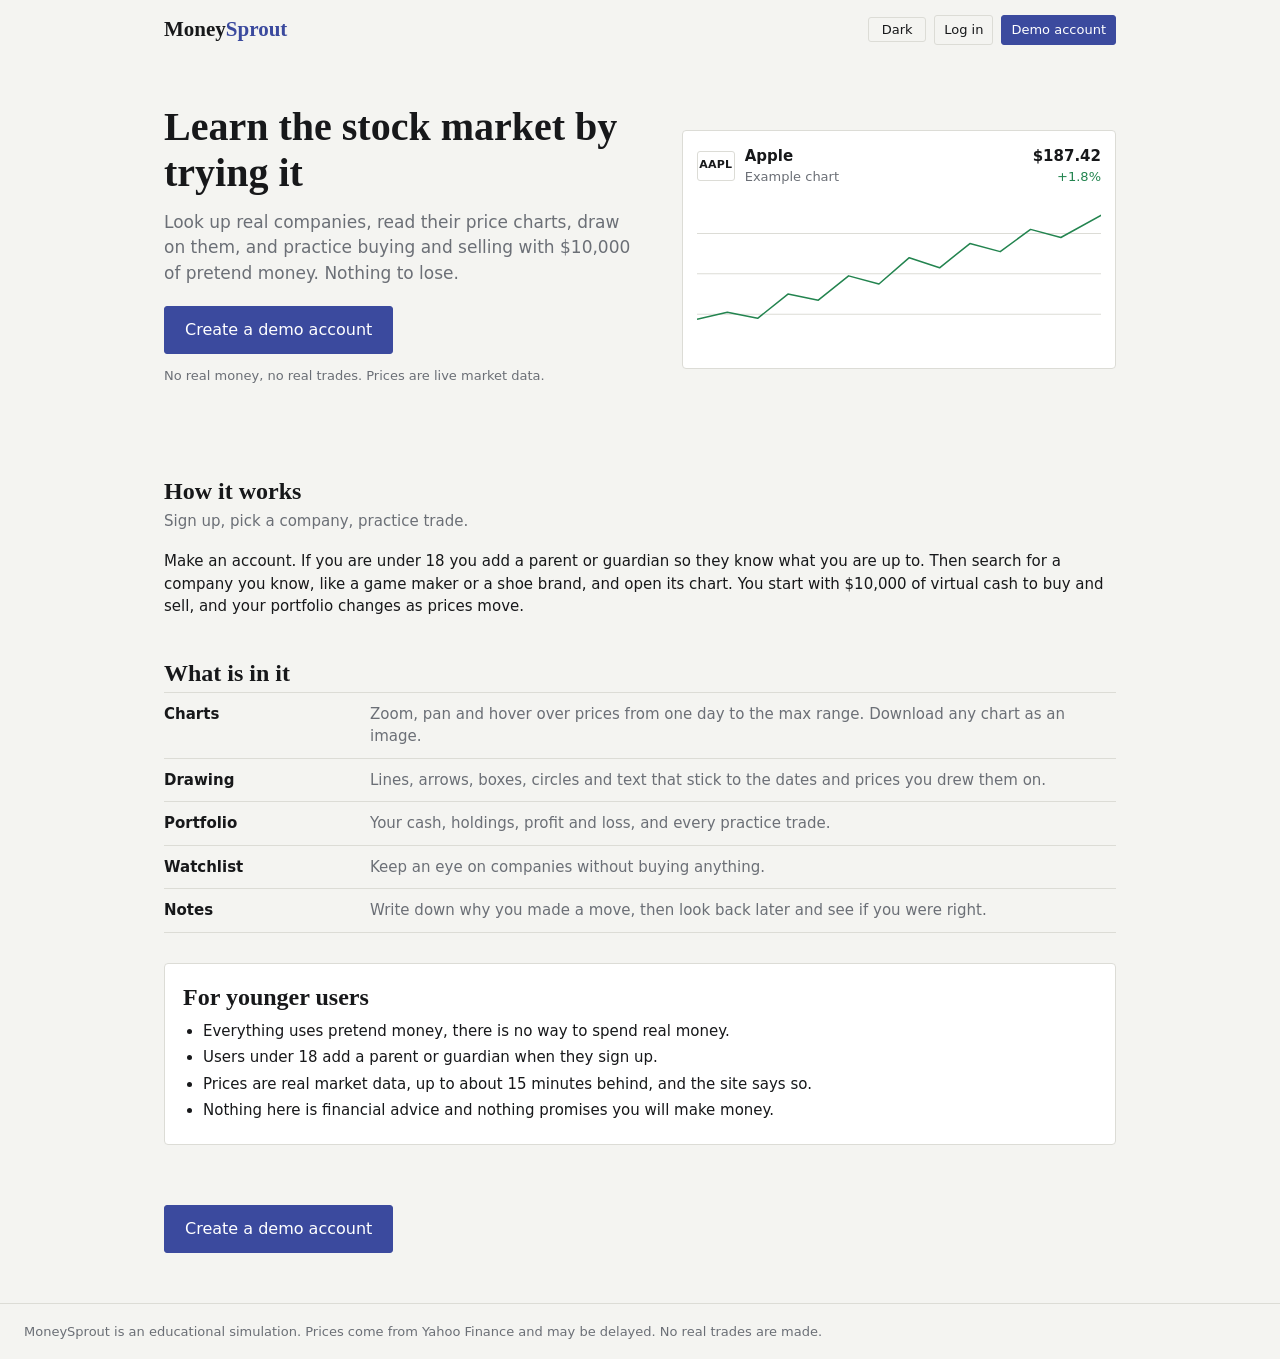
==== frontend/index.html @ 715ac14c "Stocks graph bug fix - changed the style a bit and added a bit more security within the website" ====
<!DOCTYPE html>
<html lang="en">
<head>
  <meta charset="UTF-8">
  <meta name="viewport" content="width=device-width, initial-scale=1">
  <title>MoneySprout - Practice the stock market with pretend money</title>
  <script src="js/theme.js?v=4"></script>
  <link rel="stylesheet" href="css/style.css?v=4">
</head>
<body>
  <div class="pub-nav">
    <a class="brand" href="index.html">Money<span>Sprout</span></a>
    <div class="right-side">
      <span id="themeSlot"></span>
      <a class="btn light sm" href="login.html">Log in</a>
      <a class="btn sm" href="signup.html">Demo account</a>
    </div>
  </div>

  <div class="hero">
    <div>
      <h1>Learn the stock market by trying it</h1>
      <p class="lead">Look up real companies, read their price charts, draw on them, and practice buying and selling with $10,000 of pretend money. Nothing to lose.</p>
      <div class="actions">
        <a class="btn lg" href="signup.html">Create a demo account</a>
      </div>
      <p class="fine">No real money, no real trades. Prices are live market data.</p>
    </div>

    <div class="card preview">
      <div class="top">
        <div class="tk"><div class="logo">AAPL</div><div><b>Apple</b><div class="muted small">Example chart</div></div></div>
        <div class="right"><b>$187.42</b><div class="small up">+1.8%</div></div>
      </div>
      <svg viewBox="0 0 400 160" aria-hidden="true">
        <line class="gridline" x1="0" y1="40" x2="400" y2="40"/>
        <line class="gridline" x1="0" y1="80" x2="400" y2="80"/>
        <line class="gridline" x1="0" y1="120" x2="400" y2="120"/>
        <path class="line" fill="none" stroke-width="1.5" stroke-linejoin="round" d="M0,125 L30,118 L60,124 L90,100 L120,106 L150,82 L180,90 L210,64 L240,74 L270,50 L300,58 L330,36 L360,44 L400,22"/>
      </svg>
    </div>
  </div>

  <div class="section">
    <h2>How it works</h2>
    <p class="sub">Sign up, pick a company, practice trade.</p>
    <p>Make an account. If you are under 18 you add a parent or guardian so they know what you are up to. Then search for a company you know, like a game maker or a shoe brand, and open its chart. You start with $10,000 of virtual cash to buy and sell, and your portfolio changes as prices move.</p>
  </div>

  <div class="section" style="padding-top:0">
    <h2>What is in it</h2>
    <ul class="plain-list">
      <li><b>Charts</b><span>Zoom, pan and hover over prices from one day to the max range. Download any chart as an image.</span></li>
      <li><b>Drawing</b><span>Lines, arrows, boxes, circles and text that stick to the dates and prices you drew them on.</span></li>
      <li><b>Portfolio</b><span>Your cash, holdings, profit and loss, and every practice trade.</span></li>
      <li><b>Watchlist</b><span>Keep an eye on companies without buying anything.</span></li>
      <li><b>Notes</b><span>Write down why you made a move, then look back later and see if you were right.</span></li>
    </ul>
  </div>

  <div class="section" style="padding-top:0">
    <div class="safety">
      <h2>For younger users</h2>
      <ul>
        <li>Everything uses pretend money, there is no way to spend real money.</li>
        <li>Users under 18 add a parent or guardian when they sign up.</li>
        <li>Prices are real market data, up to about 15 minutes behind, and the site says so.</li>
        <li>Nothing here is financial advice and nothing promises you will make money.</li>
      </ul>
    </div>
  </div>

  <div class="cta">
    <a class="btn lg" href="signup.html">Create a demo account</a>
  </div>

  <div class="footer">MoneySprout is an educational simulation. Prices come from Yahoo Finance and may be delayed. No real trades are made.</div>

  <script src="js/index.js?v=4"></script>
</body>
</html>
---- frontend/css/style.css ----
/* colors live in variables so light and dark mode just swap them */
/* --green is the accent color (it is indigo now, name is just old) */
:root {
  --green: #3b4a9e;
  --green-mid: #3b4a9e;
  --green-dark: #17181a;
  --green-light: #e8eaf5;
  --on-accent: #ffffff;
  --bg: #f4f4f1;
  --card: #ffffff;
  --card-2: #f4f4f1;
  --text: #17181a;
  --muted: #6b6f76;
  --line: #dcdcd6;
  --input-bg: #ffffff;
  --up: #23844f;
  --down: #c23b32;
  --warn: #8a6414;
  --overlay: rgba(15, 16, 18, 0.45);
  --banner-bg: #f3efe0;
  --banner-line: #e0d6a8;
  --banner-text: #5c4a14;
  --err-bg: #f8e6e4;
  --err-line: #e6bab5;
  --err-text: #7d2a20;
  --good-line: #bfc5e6;
  --good-text: #3b4a9e;
  --pill-warn-bg: #f3efe0;
  --pill-gray-bg: #e9e9e4;
  --pill-gray-text: #5c5f66;
  --radius: 4px;
  color-scheme: light;
}

:root[data-theme="dark"] {
  --green: #8d9bea;
  --green-mid: #8d9bea;
  --green-dark: #e8e8e6;
  --green-light: #1e2133;
  --on-accent: #0d0f1a;
  --bg: #0f1012;
  --card: #17181b;
  --card-2: #0f1012;
  --text: #e8e8e6;
  --muted: #8b8e96;
  --line: #2a2c31;
  --input-bg: #0f1012;
  --up: #4cc07f;
  --down: #e0786f;
  --warn: #d4a850;
  --overlay: rgba(0, 0, 0, 0.65);
  --banner-bg: #26231a;
  --banner-line: #4a4325;
  --banner-text: #d8c98c;
  --err-bg: #2e1b19;
  --err-line: #5a3532;
  --err-text: #e5a49c;
  --good-line: #343a5c;
  --good-text: #aab5f0;
  --pill-warn-bg: #26231a;
  --pill-gray-bg: #25272b;
  --pill-gray-text: #a4a7ae;
  color-scheme: dark;
}

* { box-sizing: border-box; }

html, body { margin: 0; padding: 0; }

body {
  font-family: system-ui, -apple-system, "Segoe UI", Roboto, Helvetica, Arial, sans-serif;
  background: var(--bg);
  color: var(--text);
  line-height: 1.5;
  font-size: 15px;
}

a { color: var(--green); }
h1, h2, h3 { margin: 0 0 8px; line-height: 1.25; font-weight: 600; }
h1, h2, .brand { font-family: Georgia, "Times New Roman", serif; }
h1 { font-size: 28px; }
h2 { font-size: 20px; }
h3 { font-size: 15px; }
p { margin: 0 0 10px; }

.muted { color: var(--muted); }
.small { font-size: 13px; }
.up { color: var(--up); }
.down { color: var(--down); }
.hidden { display: none !important; }
.right { text-align: right; }
.nowrap { white-space: nowrap; }

/* buttons */
.btn {
  display: inline-block;
  border: 1px solid var(--green);
  background: var(--green);
  color: var(--on-accent);
  padding: 8px 14px;
  border-radius: 3px;
  font-size: 14px;
  cursor: pointer;
  text-decoration: none;
  font-family: inherit;
}
.btn:hover { filter: brightness(0.92); }
.btn:disabled { opacity: 0.5; cursor: not-allowed; }
.btn.light { background: transparent; color: var(--text); border-color: var(--line); }
.btn.light:hover { background: var(--green-light); border-color: var(--green); filter: none; }
.btn.danger { background: var(--down); border-color: var(--down); color: #fff; }
.btn.sm { padding: 4px 9px; font-size: 13px; }
.btn.lg { padding: 11px 20px; font-size: 16px; }
.btn.block { display: block; width: 100%; text-align: center; }

/* inputs */
label { display: block; font-size: 13px; font-weight: 600; margin-bottom: 4px; }
input[type=text], input[type=email], input[type=password], input[type=number], input[type=date], input[type=tel], select, textarea {
  width: 100%;
  padding: 8px 10px;
  border: 1px solid var(--line);
  border-radius: 3px;
  font-size: 15px;
  font-family: inherit;
  background: var(--input-bg);
  color: var(--text);
}
input::placeholder, textarea::placeholder { color: var(--muted); opacity: 0.7; }
input:focus, select:focus, textarea:focus { outline: 1px solid var(--green); outline-offset: 0; border-color: var(--green); }
textarea { resize: vertical; min-height: 140px; }
.field { margin-bottom: 14px; }
.hint { font-size: 12.5px; margin-top: 4px; }
.hint.ok { color: var(--up); }
.hint.bad { color: var(--down); }
.checkrow { display: flex; align-items: flex-start; gap: 8px; margin-bottom: 14px; font-size: 14px; }
.checkrow input { width: auto; margin-top: 4px; }
.checkrow label { margin: 0; font-weight: 400; }

/* cards, just a border */
.card {
  background: var(--card);
  border: 1px solid var(--line);
  border-radius: var(--radius);
  padding: 16px;
}
.card + .card { margin-top: 16px; }
.grid { display: grid; gap: 16px; }
.grid.two { grid-template-columns: repeat(2, 1fr); }
.grid.three { grid-template-columns: repeat(3, 1fr); }
.grid.four { grid-template-columns: repeat(4, 1fr); }
.grid > .card + .card { margin-top: 0; }

.stat .label { font-size: 12px; color: var(--muted); }
.stat .value { font-size: 24px; font-weight: 600; font-variant-numeric: tabular-nums; }
.stat .sub { font-size: 13px; }

.banner {
  background: var(--banner-bg);
  border: 1px solid var(--banner-line);
  color: var(--banner-text);
  border-radius: 3px;
  padding: 8px 12px;
  font-size: 13px;
  margin-bottom: 16px;
}
.banner.err { background: var(--err-bg); border-color: var(--err-line); color: var(--err-text); }
.banner.good { background: var(--green-light); border-color: var(--good-line); color: var(--good-text); }

.pill {
  display: inline-block;
  padding: 1px 7px;
  border-radius: 3px;
  font-size: 12px;
  background: var(--green-light);
  color: var(--green);
  border: 1px solid var(--line);
}
.pill.warn { background: var(--pill-warn-bg); color: var(--warn); }
.pill.bad { background: var(--err-bg); color: var(--err-text); }
.pill.gray { background: var(--pill-gray-bg); color: var(--pill-gray-text); }

/* top bar */
.shell { min-height: 100vh; }
.topbar {
  display: flex;
  align-items: center;
  flex-wrap: wrap;
  gap: 8px 20px;
  padding: 10px 24px;
  border-bottom: 1px solid var(--line);
  background: var(--bg);
}
.brand {
  font-size: 21px;
  font-weight: 700;
  color: var(--text);
  text-decoration: none;
}
.brand span { color: var(--green); }
.nav { display: flex; gap: 2px; flex-wrap: wrap; }
.nav a {
  padding: 5px 9px;
  color: var(--muted);
  text-decoration: none;
  font-size: 14px;
  border-bottom: 2px solid transparent;
}
.nav a:hover { color: var(--text); }
.nav a.active { color: var(--text); border-bottom-color: var(--green); }
.topbar .search { position: relative; margin-left: auto; width: 200px; }
.topbar .search input { padding: 5px 9px; font-size: 14px; }
.topbar .who { display: flex; align-items: center; gap: 10px; font-size: 14px; }
.who .cash { color: var(--muted); text-decoration: none; white-space: nowrap; }
.who .cash b { color: var(--text); font-weight: 600; }

.content { padding: 24px; max-width: 1100px; margin: 0 auto; }

.suggest {
  position: absolute;
  top: 36px;
  left: 0;
  right: 0;
  min-width: 260px;
  background: var(--card);
  border: 1px solid var(--line);
  border-radius: 3px;
  z-index: 30;
  max-height: 320px;
  overflow: auto;
}
.suggest a {
  display: flex;
  justify-content: space-between;
  gap: 10px;
  padding: 8px 10px;
  text-decoration: none;
  color: var(--text);
  font-size: 14px;
}
.suggest a:hover { background: var(--green-light); }

/* tables */
table { width: 100%; border-collapse: collapse; }
th, td { text-align: left; padding: 9px 8px; border-bottom: 1px solid var(--line); font-size: 14px; }
th { font-size: 12px; font-weight: 600; color: var(--muted); }
td.right, th.right { text-align: right; }
.table-wrap { overflow-x: auto; }

/* lists */
.row {
  display: flex;
  align-items: center;
  justify-content: space-between;
  gap: 12px;
  padding: 9px 0;
  border-bottom: 1px solid var(--line);
}
.row:last-child { border-bottom: none; }
.row .l { display: flex; align-items: center; gap: 10px; min-width: 0; }
.logo {
  width: 38px;
  height: 30px;
  border: 1px solid var(--line);
  border-radius: 3px;
  color: var(--text);
  font-weight: 600;
  font-size: 11px;
  letter-spacing: 0.02em;
  display: flex;
  align-items: center;
  justify-content: center;
  flex-shrink: 0;
}
.logo.big { width: 60px; height: 44px; font-size: 14px; }
.empty { text-align: center; padding: 26px 10px; color: var(--muted); }

.stock-card { text-decoration: none; color: inherit; display: block; }
.stock-card:hover { border-color: var(--green); }

/* stock page */
.stock-head { display: flex; flex-wrap: wrap; gap: 16px; align-items: center; justify-content: space-between; margin-bottom: 16px; }
.stock-head .name { display: flex; gap: 14px; align-items: center; }
.price { font-size: 28px; font-weight: 600; font-variant-numeric: tabular-nums; }
.ranges, .tools { display: flex; flex-wrap: wrap; gap: 4px; margin-bottom: 10px; align-items: center; }
.chip {
  border: 1px solid var(--line);
  background: transparent;
  border-radius: 3px;
  padding: 4px 9px;
  font-size: 13px;
  cursor: pointer;
  font-family: inherit;
  color: var(--text);
}
.chip:hover { background: var(--green-light); }
.chip.on { background: var(--green); border-color: var(--green); color: var(--on-accent); }
.chart-box { position: relative; width: 100%; height: 440px; background: var(--card); }
.chart-box canvas { width: 100%; height: 100%; display: block; touch-action: none; }
.chart-msg {
  position: absolute; inset: 0; display: flex; align-items: center; justify-content: center;
  color: var(--muted); background: var(--card);
}
.sep { width: 1px; height: 20px; background: var(--line); margin: 0 4px; }
input[type=color] { width: 32px; height: 28px; padding: 0; border: 1px solid var(--line); border-radius: 3px; background: var(--card); cursor: pointer; }

/* modal */
.modal-bg {
  position: fixed; inset: 0; background: var(--overlay);
  display: flex; align-items: center; justify-content: center; z-index: 100; padding: 16px;
}
.modal { background: var(--card); border: 1px solid var(--line); border-radius: var(--radius); padding: 20px; width: 100%; max-width: 440px; max-height: 92vh; overflow: auto; }
.tabs { display: flex; gap: 4px; margin-bottom: 14px; }
.tabs .chip { flex: 1; text-align: center; }
.summary-box { background: var(--bg); border: 1px solid var(--line); border-radius: 3px; padding: 10px 12px; margin: 12px 0; font-size: 14px; }
.summary-box div { display: flex; justify-content: space-between; padding: 2px 0; }

/* toast */
#toasts { position: fixed; bottom: 18px; right: 18px; z-index: 200; display: flex; flex-direction: column; gap: 8px; }
.toast { background: var(--text); color: var(--bg); padding: 9px 13px; border-radius: 3px; font-size: 14px; max-width: 320px; }
.toast.err { background: var(--down); color: #fff; }

/* notes page */
.notes-layout { display: grid; grid-template-columns: 320px 1fr; gap: 16px; }
.note-item { padding: 9px; border-radius: 3px; cursor: pointer; border: 1px solid transparent; }
.note-item:hover { background: var(--green-light); }
.note-item.on { border-color: var(--green); background: var(--green-light); }

/* learn page */
.lesson { border-bottom: 1px solid var(--line); padding: 10px 0; }
.lesson summary { cursor: pointer; font-weight: 600; }
.lesson .body { margin-top: 8px; color: var(--muted); }
.quiz-opt { display: block; width: 100%; text-align: left; margin-bottom: 6px; }

.theme-btn { min-width: 58px; }

/* public pages */
.pub-nav {
  display: flex; justify-content: space-between; align-items: center;
  padding: 14px 24px; max-width: 1000px; margin: 0 auto;
}
.pub-nav .right-side { display: flex; gap: 8px; align-items: center; }

.hero {
  display: grid; grid-template-columns: 1.1fr 1fr; gap: 40px; align-items: center;
  max-width: 1000px; margin: 0 auto; padding: 44px 24px 50px;
}
.hero h1 { font-size: 40px; line-height: 1.15; margin-bottom: 14px; }
.hero p.lead { font-size: 17px; color: var(--muted); max-width: 500px; }
.hero .actions { display: flex; gap: 10px; flex-wrap: wrap; margin-top: 20px; }
.hero .fine { margin-top: 12px; font-size: 13px; color: var(--muted); }

.preview { padding: 14px; }
.preview .top { display: flex; justify-content: space-between; align-items: center; margin-bottom: 6px; }
.preview .top .tk { display: flex; gap: 10px; align-items: center; }
.preview svg { width: 100%; height: auto; display: block; }
.preview .line { stroke: var(--up); }
.preview .gridline { stroke: var(--line); }

.section { max-width: 1000px; margin: 0 auto; padding: 30px 24px; }
.section h2 { font-size: 24px; margin-bottom: 4px; }
.section .sub { color: var(--muted); margin-bottom: 18px; }
.plain-list { margin: 0; padding: 0; list-style: none; }
.plain-list li { padding: 10px 0; border-top: 1px solid var(--line); display: grid; grid-template-columns: 190px 1fr; gap: 16px; }
.plain-list li:last-child { border-bottom: 1px solid var(--line); }
.plain-list b { font-weight: 600; }
.plain-list span { color: var(--muted); }
.safety { border: 1px solid var(--line); border-radius: var(--radius); padding: 18px; background: var(--card); }
.safety ul { margin: 8px 0 0; padding-left: 20px; }
.safety li { margin-bottom: 4px; }
.cta { padding: 30px 24px 50px; max-width: 1000px; margin: 0 auto; }
.footer { border-top: 1px solid var(--line); padding: 18px 24px; color: var(--muted); font-size: 13px; }

.auth-wrap { max-width: 430px; margin: 30px auto; padding: 0 16px; }
.auth-wrap.wide { max-width: 640px; }
.form-section { margin: 22px 0 10px; padding-top: 16px; border-top: 1px solid var(--line); }
.form-section h3 { margin-bottom: 2px; }
.two-col { display: grid; grid-template-columns: 1fr 1fr; gap: 12px; }
.checks { display: grid; grid-template-columns: repeat(2, 1fr); gap: 6px 12px; }
.checks .checkrow { margin: 0; align-items: center; }
.checks .checkrow input { margin: 0; }

@media (max-width: 900px) {
  .grid.four { grid-template-columns: repeat(2, 1fr); }
  .grid.three { grid-template-columns: repeat(2, 1fr); }
  .notes-layout { grid-template-columns: 1fr; }
  .hero { grid-template-columns: 1fr; padding-top: 24px; }
}

@media (max-width: 760px) {
  .content { padding: 14px; }
  .topbar { padding: 10px 14px; gap: 8px 12px; }
  .topbar .search { order: 5; width: 100%; margin-left: 0; }
  .topbar .who { margin-left: auto; }
  .topbar .who .who-name { display: none; }
  .nav { order: 4; width: 100%; flex-wrap: nowrap; overflow-x: auto; }
  .nav a { white-space: nowrap; }
  .grid.two, .grid.three, .grid.four { grid-template-columns: 1fr; }
  .chart-box { height: 340px; }
  .hero h1 { font-size: 32px; }
  h1 { font-size: 23px; }
  .two-col, .checks { grid-template-columns: 1fr; }
  .pub-nav { padding: 12px 16px; }
  .plain-list li { grid-template-columns: 1fr; gap: 2px; }
}
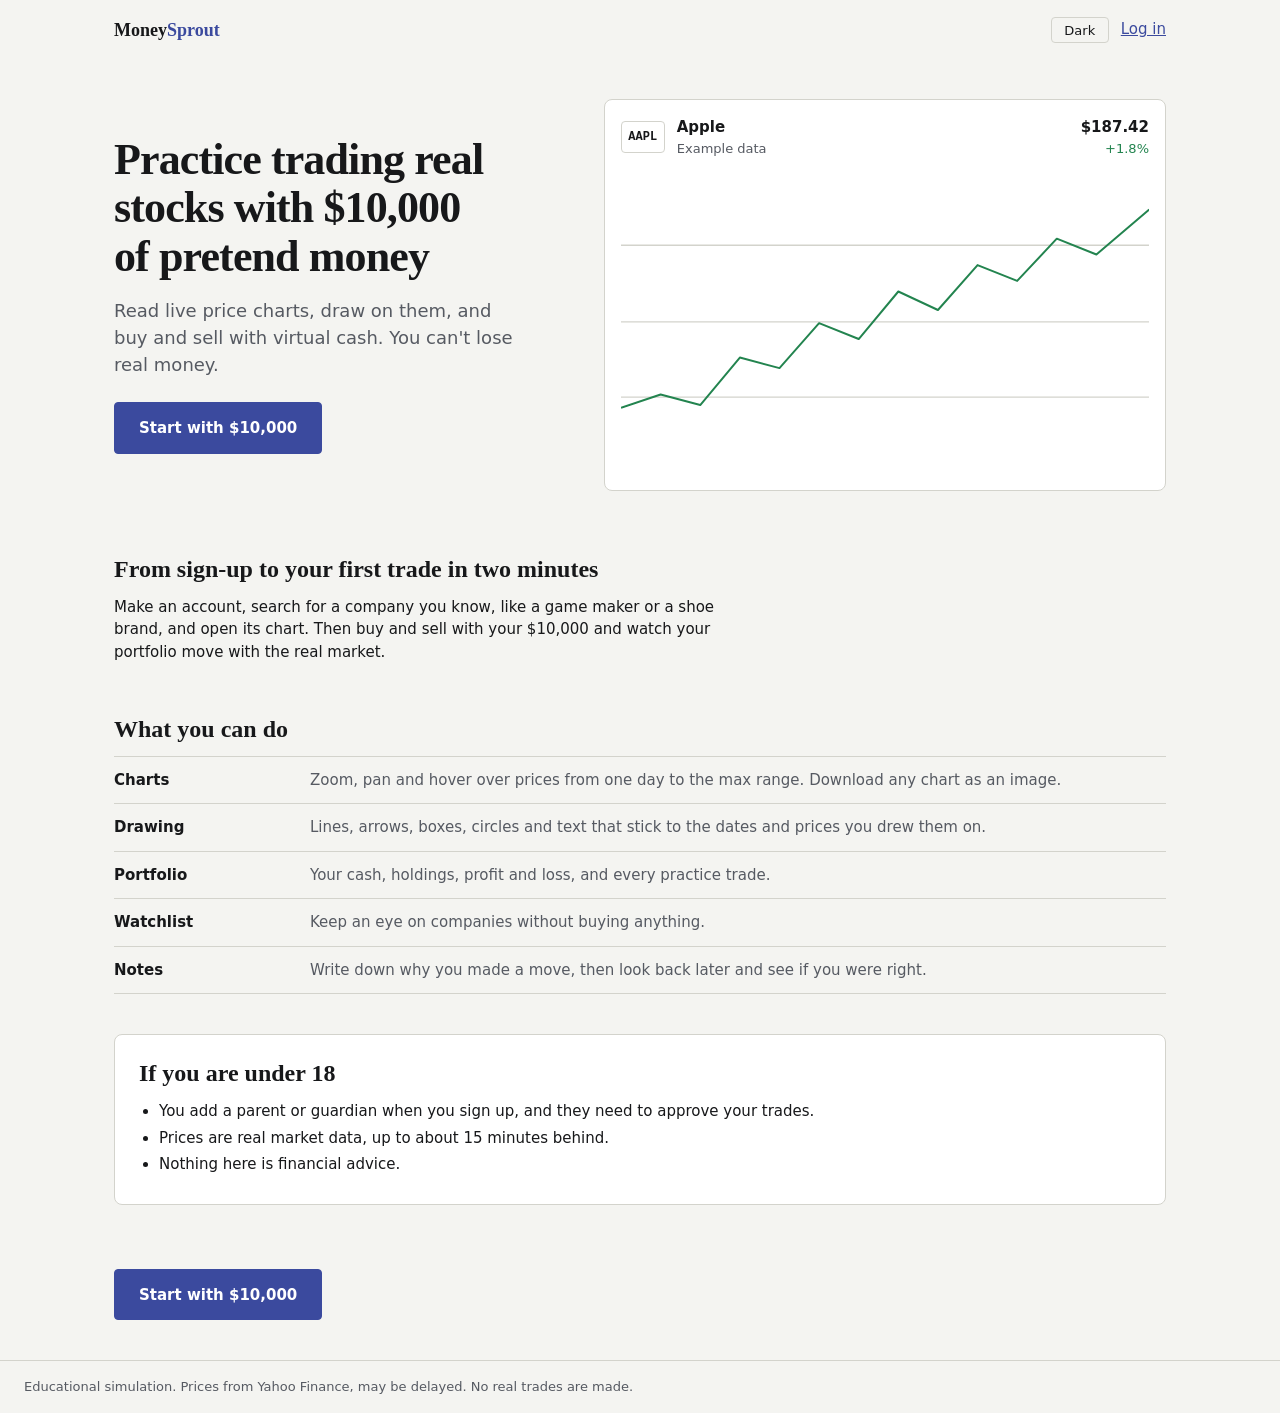
==== commit 55aef7d3: "Change style a bit more to be more okay and also added skeleton loaders" ====
--- a/frontend/index.html
+++ b/frontend/index.html
@@ -4,51 +4,48 @@
   <meta charset="UTF-8">
   <meta name="viewport" content="width=device-width, initial-scale=1">
   <title>MoneySprout - Practice the stock market with pretend money</title>
-  <script src="js/theme.js?v=4"></script>
-  <link rel="stylesheet" href="css/style.css?v=4">
+  <script src="js/theme.js?v=7"></script>
+  <link rel="stylesheet" href="css/style.css?v=7">
 </head>
 <body>
   <div class="pub-nav">
     <a class="brand" href="index.html">Money<span>Sprout</span></a>
     <div class="right-side">
       <span id="themeSlot"></span>
-      <a class="btn light sm" href="login.html">Log in</a>
-      <a class="btn sm" href="signup.html">Demo account</a>
+      <a href="login.html">Log in</a>
     </div>
   </div>
 
   <div class="hero">
     <div>
-      <h1>Learn the stock market by trying it</h1>
-      <p class="lead">Look up real companies, read their price charts, draw on them, and practice buying and selling with $10,000 of pretend money. Nothing to lose.</p>
+      <h1>Practice trading real stocks with $10,000 of pretend money</h1>
+      <p class="lead">Read live price charts, draw on them, and buy and sell with virtual cash. You can't lose real money.</p>
       <div class="actions">
-        <a class="btn lg" href="signup.html">Create a demo account</a>
+        <a class="btn lg" href="signup.html">Start with $10,000</a>
       </div>
-      <p class="fine">No real money, no real trades. Prices are live market data.</p>
     </div>
 
     <div class="card preview">
       <div class="top">
-        <div class="tk"><div class="logo">AAPL</div><div><b>Apple</b><div class="muted small">Example chart</div></div></div>
+        <div class="tk"><div class="logo">AAPL</div><div><b>Apple</b><div class="muted small">Example data</div></div></div>
         <div class="right"><b>$187.42</b><div class="small up">+1.8%</div></div>
       </div>
-      <svg viewBox="0 0 400 160" aria-hidden="true">
-        <line class="gridline" x1="0" y1="40" x2="400" y2="40"/>
-        <line class="gridline" x1="0" y1="80" x2="400" y2="80"/>
-        <line class="gridline" x1="0" y1="120" x2="400" y2="120"/>
-        <path class="line" fill="none" stroke-width="1.5" stroke-linejoin="round" d="M0,125 L30,118 L60,124 L90,100 L120,106 L150,82 L180,90 L210,64 L240,74 L270,50 L300,58 L330,36 L360,44 L400,22"/>
+      <svg viewBox="0 0 400 230" aria-hidden="true">
+        <line class="gridline" x1="0" y1="57" x2="400" y2="57"/>
+        <line class="gridline" x1="0" y1="115" x2="400" y2="115"/>
+        <line class="gridline" x1="0" y1="172" x2="400" y2="172"/>
+        <path class="line" fill="none" stroke-width="1.5" stroke-linejoin="round" d="M0,180 L30,170 L60,178 L90,142 L120,150 L150,116 L180,128 L210,92 L240,106 L270,72 L300,84 L330,52 L360,64 L400,30"/>
       </svg>
     </div>
   </div>
 
   <div class="section">
-    <h2>How it works</h2>
-    <p class="sub">Sign up, pick a company, practice trade.</p>
-    <p>Make an account. If you are under 18 you add a parent or guardian so they know what you are up to. Then search for a company you know, like a game maker or a shoe brand, and open its chart. You start with $10,000 of virtual cash to buy and sell, and your portfolio changes as prices move.</p>
+    <h2>From sign-up to your first trade in two minutes</h2>
+    <p>Make an account, search for a company you know, like a game maker or a shoe brand, and open its chart. Then buy and sell with your $10,000 and watch your portfolio move with the real market.</p>
   </div>
 
   <div class="section" style="padding-top:0">
-    <h2>What is in it</h2>
+    <h2>What you can do</h2>
     <ul class="plain-list">
       <li><b>Charts</b><span>Zoom, pan and hover over prices from one day to the max range. Download any chart as an image.</span></li>
       <li><b>Drawing</b><span>Lines, arrows, boxes, circles and text that stick to the dates and prices you drew them on.</span></li>
@@ -60,22 +57,21 @@
 
   <div class="section" style="padding-top:0">
     <div class="safety">
-      <h2>For younger users</h2>
+      <h2>If you are under 18</h2>
       <ul>
-        <li>Everything uses pretend money, there is no way to spend real money.</li>
-        <li>Users under 18 add a parent or guardian when they sign up.</li>
-        <li>Prices are real market data, up to about 15 minutes behind, and the site says so.</li>
-        <li>Nothing here is financial advice and nothing promises you will make money.</li>
+        <li>You add a parent or guardian when you sign up, and they need to approve your trades.</li>
+        <li>Prices are real market data, up to about 15 minutes behind.</li>
+        <li>Nothing here is financial advice.</li>
       </ul>
     </div>
   </div>
 
   <div class="cta">
-    <a class="btn lg" href="signup.html">Create a demo account</a>
+    <a class="btn lg" href="signup.html">Start with $10,000</a>
   </div>
 
-  <div class="footer">MoneySprout is an educational simulation. Prices come from Yahoo Finance and may be delayed. No real trades are made.</div>
+  <div class="footer">Educational simulation. Prices from Yahoo Finance, may be delayed. No real trades are made.</div>
 
-  <script src="js/index.js?v=4"></script>
+  <script src="js/index.js?v=7"></script>
 </body>
 </html>
--- a/frontend/css/style.css
+++ b/frontend/css/style.css
@@ -1,5 +1,3 @@
-/* colors live in variables so light and dark mode just swap them */
-/* --green is the accent color (it is indigo now, name is just old) */
 :root {
   --green: #3b4a9e;
   --green-mid: #3b4a9e;
@@ -10,8 +8,8 @@
   --card: #ffffff;
   --card-2: #f4f4f1;
   --text: #17181a;
-  --muted: #6b6f76;
-  --line: #dcdcd6;
+  --muted: #565a62;
+  --line: #d3d3cc;
   --input-bg: #ffffff;
   --up: #23844f;
   --down: #c23b32;
@@ -28,7 +26,25 @@
   --pill-warn-bg: #f3efe0;
   --pill-gray-bg: #e9e9e4;
   --pill-gray-text: #5c5f66;
-  --radius: 4px;
+
+  /* design system: everything below uses these, nothing is a one-off number */
+  --s-1: 4px;
+  --s-2: 8px;
+  --s-3: 12px;
+  --s-4: 16px;
+  --s-5: 24px;
+  --s-6: 40px;
+  --t-xs: 12px;
+  --t-sm: 13px;
+  --t-md: 15px;
+  --t-lg: 18px;
+  --t-xl: 24px;
+  --t-2xl: 32px;
+  --t-3xl: 44px;
+  --r-outer: 8px;
+  --r-ctl: 4px;
+  --mono: ui-monospace, "SF Mono", Menlo, Consolas, monospace;
+  --serif: Georgia, "Times New Roman", serif;
   color-scheme: light;
 }
 
@@ -42,7 +58,7 @@
   --card: #17181b;
   --card-2: #0f1012;
   --text: #e8e8e6;
-  --muted: #8b8e96;
+  --muted: #a0a3ab;
   --line: #2a2c31;
   --input-bg: #0f1012;
   --up: #4cc07f;
@@ -72,24 +88,26 @@
   background: var(--bg);
   color: var(--text);
   line-height: 1.5;
-  font-size: 15px;
+  font-size: var(--t-md);
+  font-variant-numeric: tabular-nums;
 }
 
 a { color: var(--green); }
-h1, h2, h3 { margin: 0 0 8px; line-height: 1.25; font-weight: 600; }
-h1, h2, .brand { font-family: Georgia, "Times New Roman", serif; }
-h1 { font-size: 28px; }
-h2 { font-size: 20px; }
-h3 { font-size: 15px; }
-p { margin: 0 0 10px; }
+h1, h2, h3 { margin: 0 0 var(--s-2); line-height: 1.2; font-weight: 600; text-wrap: balance; }
+h1, h2, .brand { font-family: var(--serif); }
+h1 { font-size: var(--t-xl); }
+h2 { font-size: var(--t-lg); }
+h3 { font-size: var(--t-md); }
+p { margin: 0 0 var(--s-3); text-wrap: pretty; }
 
 .muted { color: var(--muted); }
-.small { font-size: 13px; }
+.small { font-size: var(--t-sm); }
 .up { color: var(--up); }
 .down { color: var(--down); }
 .hidden { display: none !important; }
 .right { text-align: right; }
 .nowrap { white-space: nowrap; }
+.mono { font-family: var(--mono); font-size: 0.9em; }
 
 /* buttons */
 .btn {
@@ -97,80 +115,95 @@
   border: 1px solid var(--green);
   background: var(--green);
   color: var(--on-accent);
-  padding: 8px 14px;
-  border-radius: 3px;
-  font-size: 14px;
+  /* a hair more padding on top, the text looks centered that way */
+  padding: 8px var(--s-4) 7px;
+  border-radius: var(--r-ctl);
+  font-size: var(--t-sm);
+  font-weight: 600;
   cursor: pointer;
   text-decoration: none;
   font-family: inherit;
 }
 .btn:hover { filter: brightness(0.92); }
-.btn:disabled { opacity: 0.5; cursor: not-allowed; }
-.btn.light { background: transparent; color: var(--text); border-color: var(--line); }
+.btn:disabled { opacity: 0.55; cursor: progress; }
+.btn.light { background: transparent; color: var(--text); border-color: var(--line); font-weight: 500; }
 .btn.light:hover { background: var(--green-light); border-color: var(--green); filter: none; }
 .btn.danger { background: var(--down); border-color: var(--down); color: #fff; }
-.btn.sm { padding: 4px 9px; font-size: 13px; }
-.btn.lg { padding: 11px 20px; font-size: 16px; }
+.btn.sm { padding: 5px var(--s-3) 4px; }
+.btn.lg { padding: 14px var(--s-5) 13px; font-size: var(--t-md); }
 .btn.block { display: block; width: 100%; text-align: center; }
 
 /* inputs */
-label { display: block; font-size: 13px; font-weight: 600; margin-bottom: 4px; }
+label { display: block; font-size: var(--t-sm); font-weight: 600; margin-bottom: var(--s-1); }
 input[type=text], input[type=email], input[type=password], input[type=number], input[type=date], input[type=tel], select, textarea {
   width: 100%;
-  padding: 8px 10px;
-  border: 1px solid var(--line);
-  border-radius: 3px;
-  font-size: 15px;
+  padding: var(--s-2) var(--s-3);
+  border: 1px solid var(--line);
+  border-radius: var(--r-ctl);
+  font-size: var(--t-md);
   font-family: inherit;
   background: var(--input-bg);
   color: var(--text);
 }
-input::placeholder, textarea::placeholder { color: var(--muted); opacity: 0.7; }
-input:focus, select:focus, textarea:focus { outline: 1px solid var(--green); outline-offset: 0; border-color: var(--green); }
+input::placeholder, textarea::placeholder { color: var(--muted); }
+input:focus, select:focus, textarea:focus { outline: 2px solid var(--green); outline-offset: 0; border-color: var(--green); }
 textarea { resize: vertical; min-height: 140px; }
-.field { margin-bottom: 14px; }
-.hint { font-size: 12.5px; margin-top: 4px; }
+.field { margin-bottom: var(--s-4); }
+.hint { font-size: var(--t-xs); margin-top: var(--s-1); }
 .hint.ok { color: var(--up); }
 .hint.bad { color: var(--down); }
-.checkrow { display: flex; align-items: flex-start; gap: 8px; margin-bottom: 14px; font-size: 14px; }
+.checkrow { display: flex; align-items: flex-start; gap: var(--s-2); margin-bottom: var(--s-4); font-size: var(--t-sm); }
 .checkrow input { width: auto; margin-top: 4px; }
 .checkrow label { margin: 0; font-weight: 400; }
 
-/* cards, just a border */
+/* cards. inner radius = outer radius minus the padding, never below 0 */
 .card {
+  --pad: var(--s-4);
   background: var(--card);
   border: 1px solid var(--line);
-  border-radius: var(--radius);
-  padding: 16px;
-}
-.card + .card { margin-top: 16px; }
-.grid { display: grid; gap: 16px; }
+  border-radius: var(--r-outer);
+  padding: var(--pad);
+}
+.card + .card { margin-top: var(--s-4); }
+.card .banner, .card .summary-box, .card .chart-box, .modal .banner, .modal .summary-box {
+  border-radius: max(0px, calc(var(--r-outer) - var(--pad)));
+}
+.grid { display: grid; gap: var(--s-4); }
 .grid.two { grid-template-columns: repeat(2, 1fr); }
 .grid.three { grid-template-columns: repeat(3, 1fr); }
 .grid.four { grid-template-columns: repeat(4, 1fr); }
 .grid > .card + .card { margin-top: 0; }
 
-.stat .label { font-size: 12px; color: var(--muted); }
-.stat .value { font-size: 24px; font-weight: 600; font-variant-numeric: tabular-nums; }
-.stat .sub { font-size: 13px; }
+/* page sections, spacing does the grouping instead of boxes */
+.block-gap { margin-top: var(--s-6); }
+
+.stat .label { font-size: var(--t-sm); color: var(--muted); }
+.stat .value { font-size: var(--t-xl); font-weight: 600; }
+.stat .sub { font-size: var(--t-sm); }
+
+/* top summary row, the first number is the main one */
+.summary { display: grid; grid-template-columns: 2fr 1fr 1fr 1fr; gap: var(--s-4); align-items: stretch; }
+.summary .stat { padding: var(--s-4); border: 1px solid var(--line); border-radius: var(--r-outer); background: var(--card); }
+.summary .stat.main { border: none; background: none; padding: 0 var(--s-4) 0 0; align-self: end; }
+.summary .stat.main .value { font-size: var(--t-3xl); line-height: 1.1; letter-spacing: -0.02em; }
 
 .banner {
   background: var(--banner-bg);
   border: 1px solid var(--banner-line);
   color: var(--banner-text);
-  border-radius: 3px;
-  padding: 8px 12px;
-  font-size: 13px;
-  margin-bottom: 16px;
+  border-radius: var(--r-ctl);
+  padding: var(--s-2) var(--s-3);
+  font-size: var(--t-sm);
+  margin-bottom: var(--s-4);
 }
 .banner.err { background: var(--err-bg); border-color: var(--err-line); color: var(--err-text); }
 .banner.good { background: var(--green-light); border-color: var(--good-line); color: var(--good-text); }
 
 .pill {
   display: inline-block;
-  padding: 1px 7px;
-  border-radius: 3px;
-  font-size: 12px;
+  padding: 1px var(--s-2);
+  border-radius: var(--r-ctl);
+  font-size: var(--t-xs);
   background: var(--green-light);
   color: var(--green);
   border: 1px solid var(--line);
@@ -185,35 +218,38 @@
   display: flex;
   align-items: center;
   flex-wrap: wrap;
-  gap: 8px 20px;
-  padding: 10px 24px;
+  gap: var(--s-2) var(--s-5);
+  padding: var(--s-3) var(--s-5);
   border-bottom: 1px solid var(--line);
   background: var(--bg);
 }
 .brand {
-  font-size: 21px;
+  font-size: var(--t-lg);
   font-weight: 700;
   color: var(--text);
   text-decoration: none;
+  /* serif sits a touch high next to the sans nav, nudge it down */
+  position: relative;
+  top: 1px;
 }
 .brand span { color: var(--green); }
-.nav { display: flex; gap: 2px; flex-wrap: wrap; }
+.nav { display: flex; gap: var(--s-1); flex-wrap: wrap; }
 .nav a {
-  padding: 5px 9px;
+  padding: var(--s-1) var(--s-2);
   color: var(--muted);
   text-decoration: none;
-  font-size: 14px;
+  font-size: var(--t-sm);
   border-bottom: 2px solid transparent;
 }
 .nav a:hover { color: var(--text); }
 .nav a.active { color: var(--text); border-bottom-color: var(--green); }
 .topbar .search { position: relative; margin-left: auto; width: 200px; }
-.topbar .search input { padding: 5px 9px; font-size: 14px; }
-.topbar .who { display: flex; align-items: center; gap: 10px; font-size: 14px; }
+.topbar .search input { padding: var(--s-1) var(--s-2); font-size: var(--t-sm); }
+.topbar .who { display: flex; align-items: center; gap: var(--s-3); font-size: var(--t-sm); }
 .who .cash { color: var(--muted); text-decoration: none; white-space: nowrap; }
 .who .cash b { color: var(--text); font-weight: 600; }
 
-.content { padding: 24px; max-width: 1100px; margin: 0 auto; }
+.content { padding: var(--s-5); max-width: 1100px; margin: 0 auto; }
 
 .suggest {
   position: absolute;
@@ -223,7 +259,7 @@
   min-width: 260px;
   background: var(--card);
   border: 1px solid var(--line);
-  border-radius: 3px;
+  border-radius: var(--r-ctl);
   z-index: 30;
   max-height: 320px;
   overflow: auto;
@@ -231,18 +267,18 @@
 .suggest a {
   display: flex;
   justify-content: space-between;
-  gap: 10px;
-  padding: 8px 10px;
+  gap: var(--s-3);
+  padding: var(--s-2) var(--s-3);
   text-decoration: none;
   color: var(--text);
-  font-size: 14px;
+  font-size: var(--t-sm);
 }
 .suggest a:hover { background: var(--green-light); }
 
 /* tables */
 table { width: 100%; border-collapse: collapse; }
-th, td { text-align: left; padding: 9px 8px; border-bottom: 1px solid var(--line); font-size: 14px; }
-th { font-size: 12px; font-weight: 600; color: var(--muted); }
+th, td { text-align: left; padding: var(--s-3) var(--s-2); border-bottom: 1px solid var(--line); font-size: var(--t-sm); }
+th { font-size: var(--t-xs); font-weight: 600; color: var(--muted); }
 td.right, th.right { text-align: right; }
 .table-wrap { overflow-x: auto; }
 
@@ -251,154 +287,166 @@
   display: flex;
   align-items: center;
   justify-content: space-between;
-  gap: 12px;
-  padding: 9px 0;
+  gap: var(--s-3);
+  padding: var(--s-3) 0;
   border-bottom: 1px solid var(--line);
 }
 .row:last-child { border-bottom: none; }
-.row .l { display: flex; align-items: center; gap: 10px; min-width: 0; }
+.row .l { display: flex; align-items: center; gap: var(--s-3); min-width: 0; }
 .logo {
-  width: 38px;
-  height: 30px;
-  border: 1px solid var(--line);
-  border-radius: 3px;
-  color: var(--text);
+  width: 44px;
+  height: 32px;
+  border: 1px solid var(--line);
+  border-radius: var(--r-ctl);
+  color: var(--text);
+  font-family: var(--mono);
   font-weight: 600;
-  font-size: 11px;
-  letter-spacing: 0.02em;
+  font-size: var(--t-xs);
   display: flex;
   align-items: center;
   justify-content: center;
   flex-shrink: 0;
 }
-.logo.big { width: 60px; height: 44px; font-size: 14px; }
-.empty { text-align: center; padding: 26px 10px; color: var(--muted); }
+.logo.big { width: 64px; height: 48px; font-size: var(--t-sm); }
+.empty { text-align: center; padding: var(--s-5) var(--s-3); color: var(--muted); }
 
 .stock-card { text-decoration: none; color: inherit; display: block; }
 .stock-card:hover { border-color: var(--green); }
 
-/* stock page */
-.stock-head { display: flex; flex-wrap: wrap; gap: 16px; align-items: center; justify-content: space-between; margin-bottom: 16px; }
-.stock-head .name { display: flex; gap: 14px; align-items: center; }
-.price { font-size: 28px; font-weight: 600; font-variant-numeric: tabular-nums; }
-.ranges, .tools { display: flex; flex-wrap: wrap; gap: 4px; margin-bottom: 10px; align-items: center; }
+/* stock page, the chart is the main thing so it gets the room */
+.stock-head { display: flex; flex-wrap: wrap; gap: var(--s-4); align-items: center; justify-content: space-between; margin-bottom: var(--s-5); }
+.stock-head .name { display: flex; gap: var(--s-4); align-items: center; }
+.price { font-size: var(--t-2xl); font-weight: 600; letter-spacing: -0.01em; }
+.ranges, .tools { display: flex; flex-wrap: wrap; gap: var(--s-1); margin-bottom: var(--s-3); align-items: center; }
+.ranges { margin-bottom: var(--s-2); }
 .chip {
   border: 1px solid var(--line);
   background: transparent;
-  border-radius: 3px;
-  padding: 4px 9px;
-  font-size: 13px;
+  border-radius: var(--r-ctl);
+  padding: var(--s-1) var(--s-3);
+  font-size: var(--t-sm);
   cursor: pointer;
   font-family: inherit;
   color: var(--text);
 }
 .chip:hover { background: var(--green-light); }
 .chip.on { background: var(--green); border-color: var(--green); color: var(--on-accent); }
-.chart-box { position: relative; width: 100%; height: 440px; background: var(--card); }
+.chart-box { position: relative; width: 100%; height: 540px; background: var(--card); }
 .chart-box canvas { width: 100%; height: 100%; display: block; touch-action: none; }
 .chart-msg {
   position: absolute; inset: 0; display: flex; align-items: center; justify-content: center;
   color: var(--muted); background: var(--card);
 }
-.sep { width: 1px; height: 20px; background: var(--line); margin: 0 4px; }
-input[type=color] { width: 32px; height: 28px; padding: 0; border: 1px solid var(--line); border-radius: 3px; background: var(--card); cursor: pointer; }
+.brk { flex-basis: 100%; height: 0; }
+.sep { width: 1px; height: 20px; background: var(--line); margin: 0 var(--s-1); }
+input[type=color] { width: 32px; height: 28px; padding: 0; border: 1px solid var(--line); border-radius: var(--r-ctl); background: var(--card); cursor: pointer; }
+
+/* loading placeholders */
+.skel { background: var(--line); border-radius: var(--r-ctl); animation: skel 1.1s ease-in-out infinite alternate; }
+.skel-row { height: 40px; margin: var(--s-3) 0; }
+.skel-card { height: 112px; }
+.skel-big { height: 56px; width: 60%; }
+@keyframes skel { from { opacity: 0.45; } to { opacity: 0.9; } }
+@media (prefers-reduced-motion: reduce) { .skel { animation: none; opacity: 0.7; } }
 
 /* modal */
 .modal-bg {
   position: fixed; inset: 0; background: var(--overlay);
-  display: flex; align-items: center; justify-content: center; z-index: 100; padding: 16px;
-}
-.modal { background: var(--card); border: 1px solid var(--line); border-radius: var(--radius); padding: 20px; width: 100%; max-width: 440px; max-height: 92vh; overflow: auto; }
-.tabs { display: flex; gap: 4px; margin-bottom: 14px; }
+  display: flex; align-items: center; justify-content: center; z-index: 100; padding: var(--s-4);
+}
+.modal { --pad: var(--s-5); background: var(--card); border: 1px solid var(--line); border-radius: var(--r-outer); padding: var(--pad); width: 100%; max-width: 440px; max-height: 92vh; overflow: auto; }
+.tabs { display: flex; gap: var(--s-1); margin-bottom: var(--s-4); }
 .tabs .chip { flex: 1; text-align: center; }
-.summary-box { background: var(--bg); border: 1px solid var(--line); border-radius: 3px; padding: 10px 12px; margin: 12px 0; font-size: 14px; }
+.summary-box { background: var(--bg); border: 1px solid var(--line); padding: var(--s-3); margin: var(--s-3) 0; font-size: var(--t-sm); }
 .summary-box div { display: flex; justify-content: space-between; padding: 2px 0; }
 
 /* toast */
-#toasts { position: fixed; bottom: 18px; right: 18px; z-index: 200; display: flex; flex-direction: column; gap: 8px; }
-.toast { background: var(--text); color: var(--bg); padding: 9px 13px; border-radius: 3px; font-size: 14px; max-width: 320px; }
+#toasts { position: fixed; bottom: var(--s-4); right: var(--s-4); z-index: 200; display: flex; flex-direction: column; gap: var(--s-2); }
+.toast { background: var(--text); color: var(--bg); padding: var(--s-2) var(--s-3); border-radius: var(--r-ctl); font-size: var(--t-sm); max-width: 320px; }
 .toast.err { background: var(--down); color: #fff; }
 
 /* notes page */
-.notes-layout { display: grid; grid-template-columns: 320px 1fr; gap: 16px; }
-.note-item { padding: 9px; border-radius: 3px; cursor: pointer; border: 1px solid transparent; }
+.notes-layout { display: grid; grid-template-columns: 320px 1fr; gap: var(--s-4); }
+.note-item { padding: var(--s-2); border-radius: var(--r-ctl); cursor: pointer; border: 1px solid transparent; }
 .note-item:hover { background: var(--green-light); }
 .note-item.on { border-color: var(--green); background: var(--green-light); }
 
 /* learn page */
-.lesson { border-bottom: 1px solid var(--line); padding: 10px 0; }
+.lesson { border-bottom: 1px solid var(--line); padding: var(--s-3) 0; }
 .lesson summary { cursor: pointer; font-weight: 600; }
-.lesson .body { margin-top: 8px; color: var(--muted); }
-.quiz-opt { display: block; width: 100%; text-align: left; margin-bottom: 6px; }
+.lesson .body { margin-top: var(--s-2); color: var(--muted); }
+.quiz-opt { display: block; width: 100%; text-align: left; margin-bottom: var(--s-2); }
 
 .theme-btn { min-width: 58px; }
 
 /* public pages */
 .pub-nav {
   display: flex; justify-content: space-between; align-items: center;
-  padding: 14px 24px; max-width: 1000px; margin: 0 auto;
-}
-.pub-nav .right-side { display: flex; gap: 8px; align-items: center; }
+  padding: var(--s-4) var(--s-5); max-width: 1100px; margin: 0 auto;
+}
+.pub-nav .right-side { display: flex; gap: var(--s-3); align-items: center; }
 
 .hero {
-  display: grid; grid-template-columns: 1.1fr 1fr; gap: 40px; align-items: center;
-  max-width: 1000px; margin: 0 auto; padding: 44px 24px 50px;
-}
-.hero h1 { font-size: 40px; line-height: 1.15; margin-bottom: 14px; }
-.hero p.lead { font-size: 17px; color: var(--muted); max-width: 500px; }
-.hero .actions { display: flex; gap: 10px; flex-wrap: wrap; margin-top: 20px; }
-.hero .fine { margin-top: 12px; font-size: 13px; color: var(--muted); }
-
-.preview { padding: 14px; }
-.preview .top { display: flex; justify-content: space-between; align-items: center; margin-bottom: 6px; }
-.preview .top .tk { display: flex; gap: 10px; align-items: center; }
+  display: grid; grid-template-columns: 1fr 1.25fr; gap: var(--s-6); align-items: center;
+  max-width: 1100px; margin: 0 auto; padding: var(--s-6) var(--s-5);
+}
+.hero h1 { font-size: var(--t-3xl); line-height: 1.1; letter-spacing: -0.02em; margin-bottom: var(--s-4); }
+.hero p.lead { font-size: var(--t-lg); color: var(--muted); max-width: 440px; }
+.hero .actions { margin-top: var(--s-5); }
+.hero .fine { margin-top: var(--s-3); font-size: var(--t-sm); color: var(--muted); }
+
+.preview { --pad: var(--s-4); }
+.preview .top { display: flex; justify-content: space-between; align-items: center; margin-bottom: var(--s-3); }
+.preview .top .tk { display: flex; gap: var(--s-3); align-items: center; }
 .preview svg { width: 100%; height: auto; display: block; }
 .preview .line { stroke: var(--up); }
 .preview .gridline { stroke: var(--line); }
 
-.section { max-width: 1000px; margin: 0 auto; padding: 30px 24px; }
-.section h2 { font-size: 24px; margin-bottom: 4px; }
-.section .sub { color: var(--muted); margin-bottom: 18px; }
+.section { max-width: 1100px; margin: 0 auto; padding: var(--s-5) var(--s-5) var(--s-6); }
+.section h2 { font-size: var(--t-xl); margin-bottom: var(--s-3); }
+.section p { max-width: 640px; }
 .plain-list { margin: 0; padding: 0; list-style: none; }
-.plain-list li { padding: 10px 0; border-top: 1px solid var(--line); display: grid; grid-template-columns: 190px 1fr; gap: 16px; }
+.plain-list li { padding: var(--s-3) 0; border-top: 1px solid var(--line); display: grid; grid-template-columns: 180px 1fr; gap: var(--s-4); }
 .plain-list li:last-child { border-bottom: 1px solid var(--line); }
 .plain-list b { font-weight: 600; }
 .plain-list span { color: var(--muted); }
-.safety { border: 1px solid var(--line); border-radius: var(--radius); padding: 18px; background: var(--card); }
-.safety ul { margin: 8px 0 0; padding-left: 20px; }
-.safety li { margin-bottom: 4px; }
-.cta { padding: 30px 24px 50px; max-width: 1000px; margin: 0 auto; }
-.footer { border-top: 1px solid var(--line); padding: 18px 24px; color: var(--muted); font-size: 13px; }
-
-.auth-wrap { max-width: 430px; margin: 30px auto; padding: 0 16px; }
+.safety { --pad: var(--s-5); border: 1px solid var(--line); border-radius: var(--r-outer); padding: var(--pad); background: var(--card); }
+.safety ul { margin: var(--s-2) 0 0; padding-left: 20px; }
+.safety li { margin-bottom: var(--s-1); }
+.cta { padding: var(--s-5) var(--s-5) var(--s-6); max-width: 1100px; margin: 0 auto; }
+.footer { border-top: 1px solid var(--line); padding: var(--s-4) var(--s-5); color: var(--muted); font-size: var(--t-sm); }
+
+.auth-wrap { max-width: 430px; margin: var(--s-5) auto; padding: 0 var(--s-4); }
 .auth-wrap.wide { max-width: 640px; }
-.form-section { margin: 22px 0 10px; padding-top: 16px; border-top: 1px solid var(--line); }
+.form-section { margin: var(--s-5) 0 var(--s-3); padding-top: var(--s-4); border-top: 1px solid var(--line); }
 .form-section h3 { margin-bottom: 2px; }
-.two-col { display: grid; grid-template-columns: 1fr 1fr; gap: 12px; }
-.checks { display: grid; grid-template-columns: repeat(2, 1fr); gap: 6px 12px; }
+.two-col { display: grid; grid-template-columns: 1fr 1fr; gap: var(--s-3); }
+.checks { display: grid; grid-template-columns: repeat(2, 1fr); gap: var(--s-2) var(--s-3); }
 .checks .checkrow { margin: 0; align-items: center; }
 .checks .checkrow input { margin: 0; }
 
 @media (max-width: 900px) {
   .grid.four { grid-template-columns: repeat(2, 1fr); }
   .grid.three { grid-template-columns: repeat(2, 1fr); }
+  .summary { grid-template-columns: 1fr 1fr; }
+  .summary .stat.main { grid-column: 1 / -1; }
   .notes-layout { grid-template-columns: 1fr; }
-  .hero { grid-template-columns: 1fr; padding-top: 24px; }
+  .hero { grid-template-columns: 1fr; padding-top: var(--s-5); }
 }
 
 @media (max-width: 760px) {
-  .content { padding: 14px; }
-  .topbar { padding: 10px 14px; gap: 8px 12px; }
+  .content { padding: var(--s-4); }
+  .topbar { padding: var(--s-3) var(--s-4); gap: var(--s-2) var(--s-3); }
   .topbar .search { order: 5; width: 100%; margin-left: 0; }
   .topbar .who { margin-left: auto; }
   .topbar .who .who-name { display: none; }
   .nav { order: 4; width: 100%; flex-wrap: nowrap; overflow-x: auto; }
   .nav a { white-space: nowrap; }
   .grid.two, .grid.three, .grid.four { grid-template-columns: 1fr; }
-  .chart-box { height: 340px; }
-  .hero h1 { font-size: 32px; }
-  h1 { font-size: 23px; }
+  .chart-box { height: 360px; }
+  .hero h1 { font-size: var(--t-2xl); }
+  .summary .stat.main .value { font-size: var(--t-2xl); }
   .two-col, .checks { grid-template-columns: 1fr; }
-  .pub-nav { padding: 12px 16px; }
+  .pub-nav { padding: var(--s-3) var(--s-4); }
   .plain-list li { grid-template-columns: 1fr; gap: 2px; }
 }
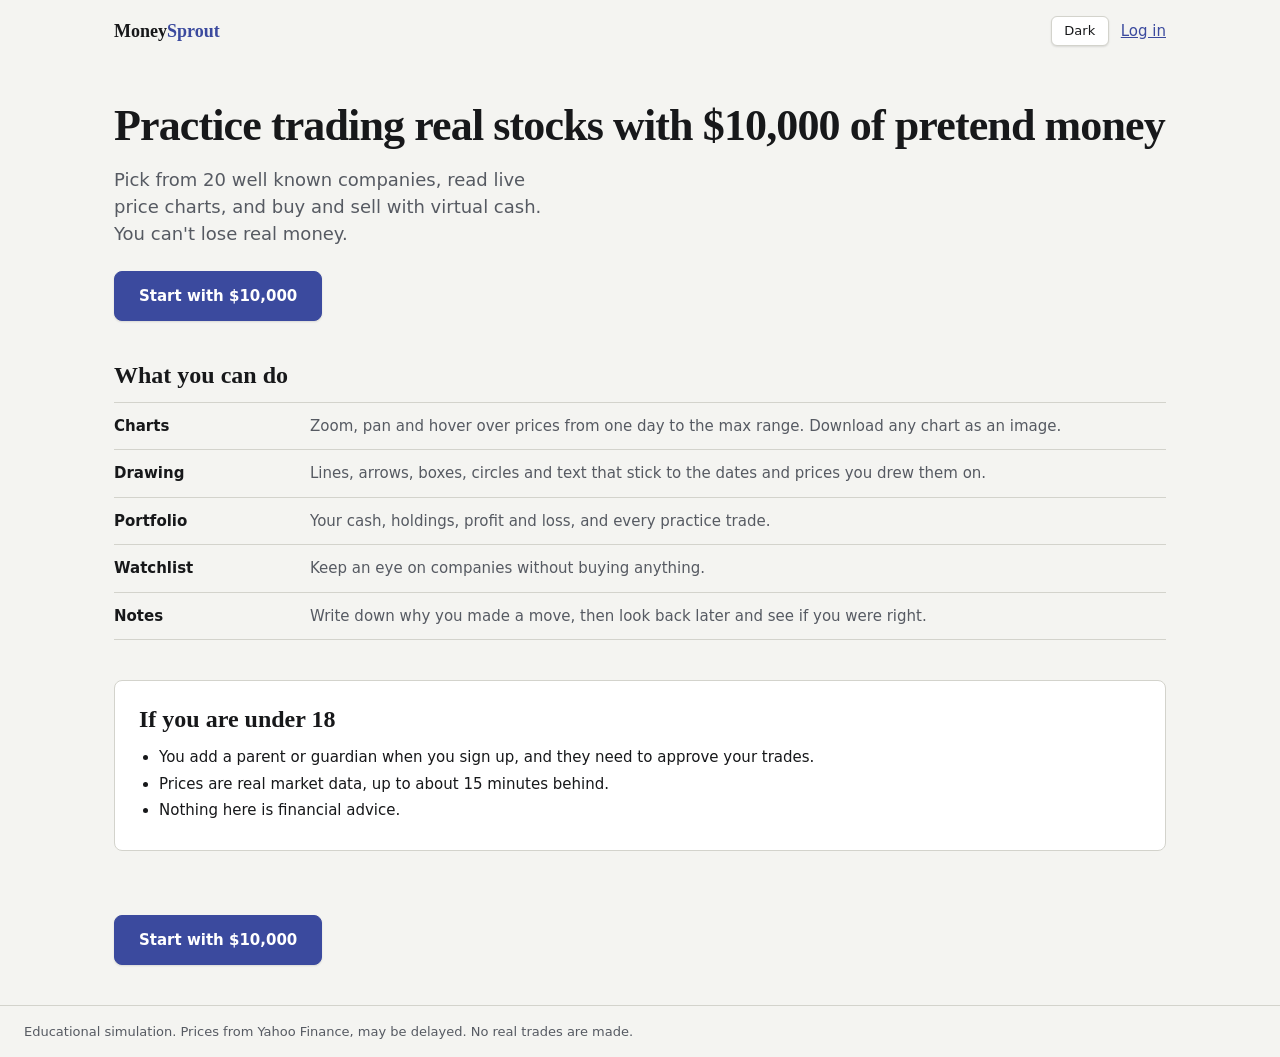
==== commit 851520ee: "A long list of changes - revamped notes almost entirely, removed not needed stocks on the front page" ====
--- a/frontend/index.html
+++ b/frontend/index.html
@@ -4,44 +4,26 @@
   <meta charset="UTF-8">
   <meta name="viewport" content="width=device-width, initial-scale=1">
   <title>MoneySprout - Practice the stock market with pretend money</title>
-  <script src="js/theme.js?v=7"></script>
-  <link rel="stylesheet" href="css/style.css?v=7">
+  <script src="js/theme.js?v=9"></script>
+  <link rel="stylesheet" href="css/style.css?v=9">
 </head>
 <body>
   <div class="pub-nav">
-    <a class="brand" href="index.html">Money<span>Sprout</span></a>
+    <a class="brand" href="/">Money<span>Sprout</span></a>
     <div class="right-side">
       <span id="themeSlot"></span>
-      <a href="login.html">Log in</a>
+      <a href="login">Log in</a>
     </div>
   </div>
 
   <div class="hero">
     <div>
       <h1>Practice trading real stocks with $10,000 of pretend money</h1>
-      <p class="lead">Read live price charts, draw on them, and buy and sell with virtual cash. You can't lose real money.</p>
+      <p class="lead">Pick from 20 well known companies, read live price charts, and buy and sell with virtual cash. You can't lose real money.</p>
       <div class="actions">
-        <a class="btn lg" href="signup.html">Start with $10,000</a>
+        <a class="btn lg" href="signup">Start with $10,000</a>
       </div>
     </div>
-
-    <div class="card preview">
-      <div class="top">
-        <div class="tk"><div class="logo">AAPL</div><div><b>Apple</b><div class="muted small">Example data</div></div></div>
-        <div class="right"><b>$187.42</b><div class="small up">+1.8%</div></div>
-      </div>
-      <svg viewBox="0 0 400 230" aria-hidden="true">
-        <line class="gridline" x1="0" y1="57" x2="400" y2="57"/>
-        <line class="gridline" x1="0" y1="115" x2="400" y2="115"/>
-        <line class="gridline" x1="0" y1="172" x2="400" y2="172"/>
-        <path class="line" fill="none" stroke-width="1.5" stroke-linejoin="round" d="M0,180 L30,170 L60,178 L90,142 L120,150 L150,116 L180,128 L210,92 L240,106 L270,72 L300,84 L330,52 L360,64 L400,30"/>
-      </svg>
-    </div>
-  </div>
-
-  <div class="section">
-    <h2>From sign-up to your first trade in two minutes</h2>
-    <p>Make an account, search for a company you know, like a game maker or a shoe brand, and open its chart. Then buy and sell with your $10,000 and watch your portfolio move with the real market.</p>
   </div>
 
   <div class="section" style="padding-top:0">
@@ -67,11 +49,11 @@
   </div>
 
   <div class="cta">
-    <a class="btn lg" href="signup.html">Start with $10,000</a>
+    <a class="btn lg" href="signup">Start with $10,000</a>
   </div>
 
   <div class="footer">Educational simulation. Prices from Yahoo Finance, may be delayed. No real trades are made.</div>
 
-  <script src="js/index.js?v=7"></script>
+  <script src="js/index.js?v=9"></script>
 </body>
 </html>
--- a/frontend/css/style.css
+++ b/frontend/css/style.css
@@ -26,6 +26,9 @@
   --pill-warn-bg: #f3efe0;
   --pill-gray-bg: #e9e9e4;
   --pill-gray-text: #5c5f66;
+  --on-up: #ffffff;
+  --on-down: #ffffff;
+  --btn-shadow: 0 1px 2px rgba(15, 16, 18, 0.12);
 
   /* design system: everything below uses these, nothing is a one-off number */
   --s-1: 4px;
@@ -42,7 +45,7 @@
   --t-2xl: 32px;
   --t-3xl: 44px;
   --r-outer: 8px;
-  --r-ctl: 4px;
+  --r-ctl: 6px;
   --mono: ui-monospace, "SF Mono", Menlo, Consolas, monospace;
   --serif: Georgia, "Times New Roman", serif;
   color-scheme: light;
@@ -76,6 +79,9 @@
   --pill-warn-bg: #26231a;
   --pill-gray-bg: #25272b;
   --pill-gray-text: #a4a7ae;
+  --on-up: #07140c;
+  --on-down: #1a0a09;
+  --btn-shadow: 0 1px 2px rgba(0, 0, 0, 0.5);
   color-scheme: dark;
 }
 
@@ -111,27 +117,38 @@
 
 /* buttons */
 .btn {
-  display: inline-block;
+  display: inline-flex;
+  align-items: center;
+  justify-content: center;
+  gap: var(--s-2);
   border: 1px solid var(--green);
   background: var(--green);
   color: var(--on-accent);
-  /* a hair more padding on top, the text looks centered that way */
-  padding: 8px var(--s-4) 7px;
+  padding: 9px var(--s-4);
   border-radius: var(--r-ctl);
   font-size: var(--t-sm);
   font-weight: 600;
+  line-height: 1.2;
   cursor: pointer;
   text-decoration: none;
   font-family: inherit;
-}
-.btn:hover { filter: brightness(0.92); }
-.btn:disabled { opacity: 0.55; cursor: progress; }
-.btn.light { background: transparent; color: var(--text); border-color: var(--line); font-weight: 500; }
+  box-shadow: var(--btn-shadow);
+  transition: background 0.15s, border-color 0.15s, transform 0.1s, box-shadow 0.15s;
+}
+.btn:hover { filter: brightness(1.08); transform: translateY(-1px); }
+.btn:active { transform: translateY(0); box-shadow: none; filter: brightness(0.95); }
+.btn:focus-visible, .chip:focus-visible { outline: 2px solid var(--green); outline-offset: 2px; }
+.btn:disabled { opacity: 0.55; cursor: progress; transform: none; }
+.btn.light { background: var(--card); color: var(--text); border-color: var(--line); font-weight: 500; }
 .btn.light:hover { background: var(--green-light); border-color: var(--green); filter: none; }
-.btn.danger { background: var(--down); border-color: var(--down); color: #fff; }
-.btn.sm { padding: 5px var(--s-3) 4px; }
-.btn.lg { padding: 14px var(--s-5) 13px; font-size: var(--t-md); }
-.btn.block { display: block; width: 100%; text-align: center; }
+.btn.danger { background: var(--down); border-color: var(--down); color: var(--on-down); }
+.btn.buy { background: var(--up); border-color: var(--up); color: var(--on-up); }
+.btn.sell { background: transparent; border-color: var(--down); color: var(--down); box-shadow: none; }
+.btn.sell:hover { background: var(--down); color: var(--on-down); filter: none; }
+.btn.sm { padding: 6px var(--s-3); }
+.btn.lg { padding: 15px var(--s-5); font-size: var(--t-md); border-radius: var(--r-outer); }
+.btn.block { display: flex; width: 100%; }
+@media (prefers-reduced-motion: reduce) { .btn { transition: none; } .btn:hover { transform: none; } }
 
 /* inputs */
 label { display: block; font-size: var(--t-sm); font-weight: 600; margin-bottom: var(--s-1); }
@@ -328,9 +345,32 @@
   cursor: pointer;
   font-family: inherit;
   color: var(--text);
-}
-.chip:hover { background: var(--green-light); }
+  transition: background 0.15s, border-color 0.15s;
+}
+.chip:hover { background: var(--green-light); border-color: var(--green); }
 .chip.on { background: var(--green); border-color: var(--green); color: var(--on-accent); }
+.chart-layout { display: grid; grid-template-columns: minmax(0, 1fr); gap: var(--s-4); align-items: start; }
+.chart-layout.has-side { grid-template-columns: minmax(0, 1fr) 300px; }
+.ai-side h3 { margin: 0 0 var(--s-2); font-size: var(--t-md, 1rem); }
+.ai-side p { margin: 0 0 var(--s-2); line-height: 1.5; }
+.ai-side ul.drivers { margin: 4px 0 0; padding-left: 18px; font-size: var(--t-sm); }
+.ai-side ul.drivers li { margin-bottom: 4px; }
+.ai-side ul.drivers a { color: inherit; }
+.ai-tag { line-height: 1.4; display: inline-block; font-size: var(--t-sm); border: 1px solid var(--line); border-radius: var(--r-ctl); padding: 1px 8px; color: var(--muted); }
+@media (max-width: 900px) { .chart-layout.has-side { grid-template-columns: minmax(0, 1fr); } }
+.predict-bar { display: flex; flex-wrap: wrap; gap: var(--s-1); align-items: center; margin-bottom: var(--s-3); }
+.predict-bar .seg { display: inline-flex; }
+.predict-bar .seg .chip:first-child { border-radius: var(--r-ctl) 0 0 var(--r-ctl); }
+.predict-bar .seg .chip:last-child { border-radius: 0 var(--r-ctl) var(--r-ctl) 0; margin-left: -1px; }
+.predict-info { margin-top: var(--s-3); border-top: 1px solid var(--line); padding-top: var(--s-3); }
+.predict-info .pi-head { display: flex; flex-wrap: wrap; gap: var(--s-2); align-items: center; margin-bottom: var(--s-2); }
+.predict-info ul { list-style: none; margin: var(--s-2) 0 0; padding: 0; }
+.predict-info li { display: flex; gap: var(--s-2); align-items: baseline; padding: 6px 0; border-bottom: 1px solid var(--line); font-size: var(--t-sm); }
+.predict-info li a { color: inherit; }
+.predict-info li .src { color: var(--muted); white-space: nowrap; }
+.tone { display: inline-block; min-width: 3.2em; text-align: center; border-radius: var(--r-ctl); padding: 1px 8px; font-size: var(--t-sm); font-weight: 600; border: 1px solid var(--line); }
+.tone.pos { color: var(--up); border-color: var(--up); }
+.tone.neg { color: var(--down); border-color: var(--down); }
 .chart-box { position: relative; width: 100%; height: 540px; background: var(--card); }
 .chart-box canvas { width: 100%; height: 100%; display: block; touch-action: none; }
 .chart-msg {
@@ -366,10 +406,24 @@
 .toast.err { background: var(--down); color: #fff; }
 
 /* notes page */
-.notes-layout { display: grid; grid-template-columns: 320px 1fr; gap: var(--s-4); }
-.note-item { padding: var(--s-2); border-radius: var(--r-ctl); cursor: pointer; border: 1px solid transparent; }
+.notes-layout { display: grid; grid-template-columns: 320px minmax(0, 1fr); gap: var(--s-4); align-items: start; }
+.notes-layout > .card + .card { margin-top: 0; }
+.notes-side { position: sticky; top: var(--s-4); max-height: calc(100vh - 32px); overflow: auto; }
+.note-item { padding: var(--s-3); border-radius: var(--r-ctl); cursor: pointer; border: 1px solid transparent; border-bottom-color: var(--line); }
 .note-item:hover { background: var(--green-light); }
 .note-item.on { border-color: var(--green); background: var(--green-light); }
+.note-item-top { display: flex; justify-content: space-between; align-items: baseline; gap: var(--s-2); }
+.note-item-top b { overflow: hidden; text-overflow: ellipsis; white-space: nowrap; }
+.note-snip { overflow: hidden; display: -webkit-box; -webkit-line-clamp: 2; -webkit-box-orient: vertical; }
+.note-head { display: flex; justify-content: space-between; gap: var(--s-4); flex-wrap: wrap; border-bottom: 1px solid var(--line); padding-bottom: var(--s-3); margin-bottom: var(--s-4); }
+.note-head h2 { font-size: var(--t-xl); margin-bottom: var(--s-2); overflow-wrap: anywhere; }
+.note-meta { display: flex; gap: var(--s-3); align-items: center; flex-wrap: wrap; font-size: var(--t-sm); color: var(--muted); }
+.note-meta a.pill { text-decoration: none; }
+.note-actions { display: flex; gap: var(--s-2); align-items: center; flex-wrap: wrap; }
+.note-body { max-width: 68ch; font-size: var(--t-md); line-height: 1.65; overflow-wrap: anywhere; }
+.note-body h3 { margin: var(--s-4) 0 var(--s-2); font-family: var(--serif); font-size: var(--t-lg); }
+.note-body ul { margin: 0 0 var(--s-3); padding-left: 22px; }
+#content { min-height: 320px; line-height: 1.6; }
 
 /* learn page */
 .lesson { border-bottom: 1px solid var(--line); padding: var(--s-3) 0; }
@@ -387,7 +441,7 @@
 .pub-nav .right-side { display: flex; gap: var(--s-3); align-items: center; }
 
 .hero {
-  display: grid; grid-template-columns: 1fr 1.25fr; gap: var(--s-6); align-items: center;
+  display: grid; grid-template-columns: 1fr; gap: var(--s-6); align-items: center;
   max-width: 1100px; margin: 0 auto; padding: var(--s-6) var(--s-5);
 }
 .hero h1 { font-size: var(--t-3xl); line-height: 1.1; letter-spacing: -0.02em; margin-bottom: var(--s-4); }
@@ -395,12 +449,6 @@
 .hero .actions { margin-top: var(--s-5); }
 .hero .fine { margin-top: var(--s-3); font-size: var(--t-sm); color: var(--muted); }
 
-.preview { --pad: var(--s-4); }
-.preview .top { display: flex; justify-content: space-between; align-items: center; margin-bottom: var(--s-3); }
-.preview .top .tk { display: flex; gap: var(--s-3); align-items: center; }
-.preview svg { width: 100%; height: auto; display: block; }
-.preview .line { stroke: var(--up); }
-.preview .gridline { stroke: var(--line); }
 
 .section { max-width: 1100px; margin: 0 auto; padding: var(--s-5) var(--s-5) var(--s-6); }
 .section h2 { font-size: var(--t-xl); margin-bottom: var(--s-3); }
@@ -431,6 +479,7 @@
   .summary { grid-template-columns: 1fr 1fr; }
   .summary .stat.main { grid-column: 1 / -1; }
   .notes-layout { grid-template-columns: 1fr; }
+  .notes-side { position: static; max-height: none; }
   .hero { grid-template-columns: 1fr; padding-top: var(--s-5); }
 }
 
@@ -450,3 +499,21 @@
   .pub-nav { padding: var(--s-3) var(--s-4); }
   .plain-list li { grid-template-columns: 1fr; gap: 2px; }
 }
+
+/* prediction progress popup */
+.steps { list-style: none; margin: var(--s-3) 0; padding: 0; }
+.steps li { display: flex; gap: var(--s-3); padding: 8px 0; border-bottom: 1px solid var(--line); align-items: flex-start; }
+.steps li .ic { width: 22px; text-align: center; flex: none; font-weight: 700; }
+.steps li.pending { color: var(--muted); }
+.steps li.done .ic { color: var(--up); }
+.steps li.warn .ic { color: var(--down); }
+.steps li.skipped { color: var(--muted); }
+.spin { display: inline-block; width: 14px; height: 14px; border: 2px solid var(--line); border-top-color: var(--green); border-radius: 50%; animation: spin 0.8s linear infinite; vertical-align: middle; }
+@keyframes spin { to { transform: rotate(360deg); } }
+
+/* extra bits */
+.deposit-row { display: flex; gap: var(--s-2); flex-wrap: wrap; align-items: center; }
+.deposit-row input[type=number] { width: 160px; }
+.banner.warn-ai { margin: var(--s-2) 0 var(--s-3); }
+.plain-bullets { margin: 0 0 var(--s-4); padding-left: 20px; }
+.plain-bullets li { margin-bottom: var(--s-1); }
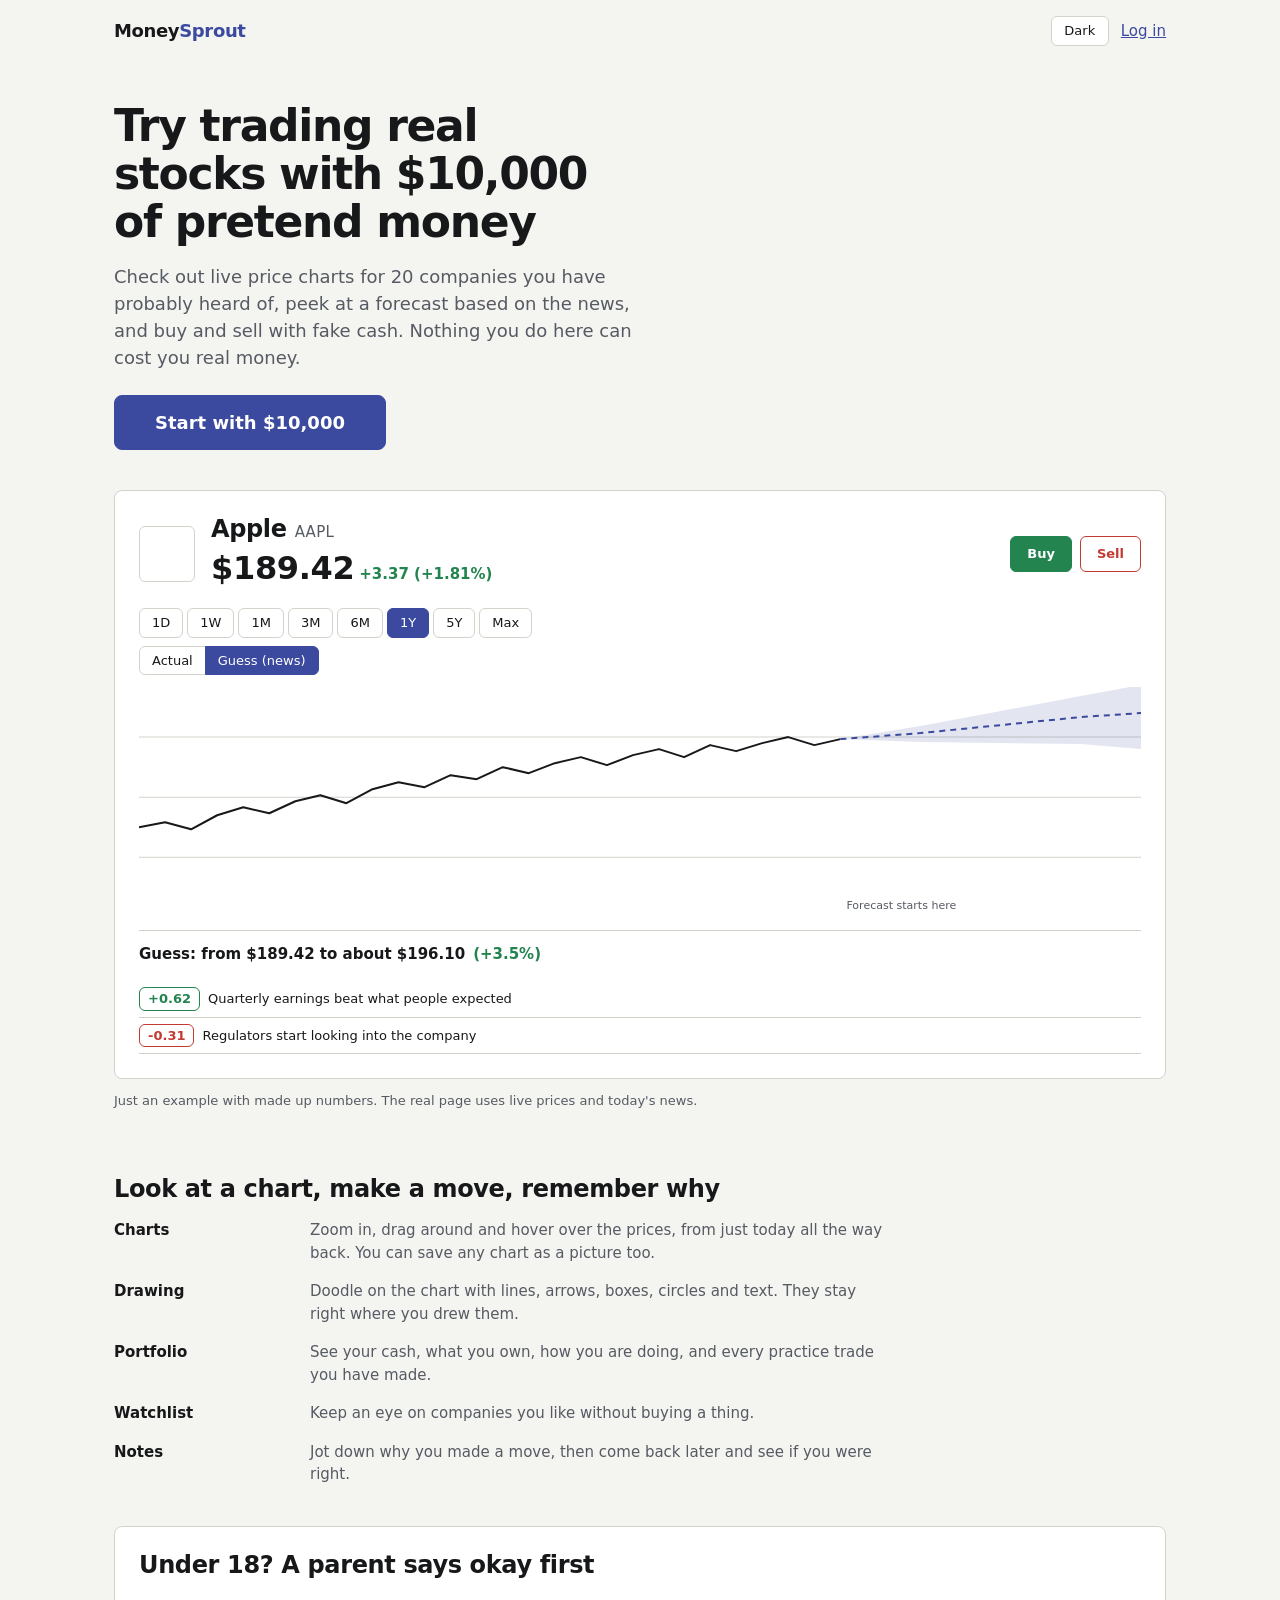
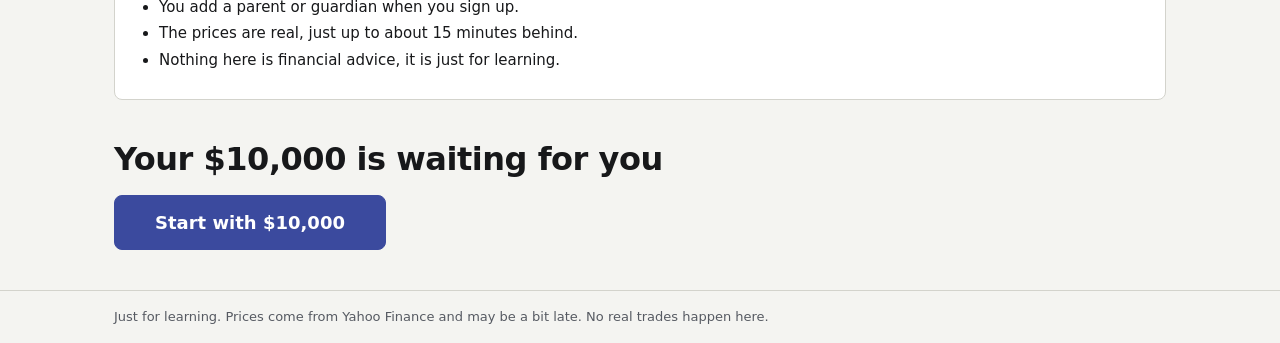
==== commit 15cf93f6: "Design updates - ReadME - Code-Analysis fixes - Base model added with analysis - A new font" ====
--- a/frontend/index.html
+++ b/frontend/index.html
@@ -3,9 +3,9 @@
 <head>
   <meta charset="UTF-8">
   <meta name="viewport" content="width=device-width, initial-scale=1">
-  <title>MoneySprout - Practice the stock market with pretend money</title>
-  <script src="js/theme.js?v=9"></script>
-  <link rel="stylesheet" href="css/style.css?v=9">
+  <title>MoneySprout - Try the stock market with pretend money</title>
+  <script src="js/theme.js?v=13"></script>
+  <link rel="stylesheet" href="css/style.css?v=13">
 </head>
 <body>
   <div class="pub-nav">
@@ -17,43 +17,85 @@
   </div>
 
   <div class="hero">
-    <div>
-      <h1>Practice trading real stocks with $10,000 of pretend money</h1>
-      <p class="lead">Pick from 20 well known companies, read live price charts, and buy and sell with virtual cash. You can't lose real money.</p>
+    <div class="hero-copy">
+      <h1>Try trading real stocks with $10,000 of pretend money</h1>
+      <p class="lead">Check out live price charts for 20 companies you have probably heard of, peek at a forecast based on the news, and buy and sell with fake cash. Nothing you do here can cost you real money.</p>
       <div class="actions">
         <a class="btn lg" href="signup">Start with $10,000</a>
       </div>
     </div>
+
+    <div>
+      <div class="card preview" aria-hidden="true">
+        <div class="stock-head">
+          <div class="name">
+            <div class="logo img big"><img src="/api/stocks/logo/AAPL" alt="" data-t="AAPL"></div>
+            <div>
+              <h1 style="margin:0">Apple <span class="ticker">AAPL</span></h1>
+              <div><span class="price">$189.42</span> <span class="up"><b>+3.37 (+1.81%)</b></span></div>
+            </div>
+          </div>
+          <div style="display:flex;gap:8px">
+            <span class="btn buy">Buy</span>
+            <span class="btn sell">Sell</span>
+          </div>
+        </div>
+        <div class="ranges">
+          <span class="chip">1D</span><span class="chip">1W</span><span class="chip">1M</span><span class="chip">3M</span><span class="chip">6M</span><span class="chip on">1Y</span><span class="chip">5Y</span><span class="chip">Max</span>
+        </div>
+        <div class="predict-bar">
+          <span class="seg"><span class="chip">Actual</span><span class="chip on">Guess (news)</span></span>
+        </div>
+        <div class="chart-box">
+        <svg viewBox="0 70 1000 230" role="img" aria-label="Price chart with a dashed forecast">
+          <line class="pv-grid" x1="0" x2="1000" y1="60" y2="60"/><line class="pv-grid" x1="0" x2="1000" y1="120" y2="120"/><line class="pv-grid" x1="0" x2="1000" y1="180" y2="180"/><line class="pv-grid" x1="0" x2="1000" y1="240" y2="240"/>
+          <polygon class="pv-band" points="700,122 780,109 860,94 940,79 1000,68 1000,132 940,127 860,126 780,125 700,122"/>
+          <path class="pv-hist" d="M0 210 L26 205 L52 212 L78 198 L104 190 L130 196 L156 184 L181 178 L207 186 L233 172 L259 165 L285 170 L311 158 L337 162 L363 150 L389 156 L415 146 L441 140 L467 148 L493 138 L519 132 L544 140 L570 128 L596 134 L622 126 L648 120 L674 128 L700 122"/>
+          <path class="pv-pred" d="M700 122 L780 116 L860 108 L940 100 L1000 96"/>
+          <text class="pv-label" x="706" y="292">Forecast starts here</text>
+        </svg>
+        </div>
+        <div class="predict-info">
+          <div class="pi-head"><b>Guess: from $189.42 to about $196.10</b> <span class="up"><b>(+3.5%)</b></span></div>
+          <ul>
+            <li><span class="tone pos">+0.62</span>Quarterly earnings beat what people expected</li>
+            <li><span class="tone neg">-0.31</span>Regulators start looking into the company</li>
+          </ul>
+        </div>
+      </div>
+      <p class="muted small preview-note">Just an example with made up numbers. The real page uses live prices and today's news.</p>
+    </div>
   </div>
 
-  <div class="section" style="padding-top:0">
-    <h2>What you can do</h2>
+  <div class="section">
+    <h2>Look at a chart, make a move, remember why</h2>
     <ul class="plain-list">
-      <li><b>Charts</b><span>Zoom, pan and hover over prices from one day to the max range. Download any chart as an image.</span></li>
-      <li><b>Drawing</b><span>Lines, arrows, boxes, circles and text that stick to the dates and prices you drew them on.</span></li>
-      <li><b>Portfolio</b><span>Your cash, holdings, profit and loss, and every practice trade.</span></li>
-      <li><b>Watchlist</b><span>Keep an eye on companies without buying anything.</span></li>
-      <li><b>Notes</b><span>Write down why you made a move, then look back later and see if you were right.</span></li>
+      <li><b>Charts</b><span>Zoom in, drag around and hover over the prices, from just today all the way back. You can save any chart as a picture too.</span></li>
+      <li><b>Drawing</b><span>Doodle on the chart with lines, arrows, boxes, circles and text. They stay right where you drew them.</span></li>
+      <li><b>Portfolio</b><span>See your cash, what you own, how you are doing, and every practice trade you have made.</span></li>
+      <li><b>Watchlist</b><span>Keep an eye on companies you like without buying a thing.</span></li>
+      <li><b>Notes</b><span>Jot down why you made a move, then come back later and see if you were right.</span></li>
     </ul>
   </div>
 
-  <div class="section" style="padding-top:0">
+  <div class="section">
     <div class="safety">
-      <h2>If you are under 18</h2>
+      <h2>Under 18? A parent says okay first</h2>
       <ul>
-        <li>You add a parent or guardian when you sign up, and they need to approve your trades.</li>
-        <li>Prices are real market data, up to about 15 minutes behind.</li>
-        <li>Nothing here is financial advice.</li>
+        <li>You add a parent or guardian when you sign up.</li>
+        <li>The prices are real, just up to about 15 minutes behind.</li>
+        <li>Nothing here is financial advice, it is just for learning.</li>
       </ul>
     </div>
   </div>
 
   <div class="cta">
+    <h2>Your $10,000 is waiting for you</h2>
     <a class="btn lg" href="signup">Start with $10,000</a>
   </div>
 
-  <div class="footer">Educational simulation. Prices from Yahoo Finance, may be delayed. No real trades are made.</div>
+  <div class="footer">Just for learning. Prices come from Yahoo Finance and may be a bit late. No real trades happen here.</div>
 
-  <script src="js/index.js?v=9"></script>
+  <script src="js/index.js?v=13"></script>
 </body>
 </html>
--- a/frontend/css/style.css
+++ b/frontend/css/style.css
@@ -1,8 +1,24 @@
+/* fonts live in /fonts so the strict CSP still allows them */
+@font-face {
+  font-family: "Inter Variable";
+  font-style: normal;
+  font-weight: 100 900;
+  font-display: swap;
+  src: url("/fonts/inter-latin-wght-normal.woff2") format("woff2-variations");
+}
+@font-face {
+  font-family: "JetBrains Mono Variable";
+  font-style: normal;
+  font-weight: 100 800;
+  font-display: swap;
+  src: url("/fonts/jetbrains-mono-latin-wght-normal.woff2") format("woff2-variations");
+}
+
 :root {
-  --green: #3b4a9e;
-  --green-mid: #3b4a9e;
-  --green-dark: #17181a;
-  --green-light: #e8eaf5;
+  --accent: #3b4a9e;
+  --accent-mid: #3b4a9e;
+  --accent-dark: #17181a;
+  --accent-light: #e8eaf5;
   --on-accent: #ffffff;
   --bg: #f4f4f1;
   --card: #ffffff;
@@ -13,7 +29,7 @@
   --input-bg: #ffffff;
   --up: #23844f;
   --down: #c23b32;
-  --warn: #8a6414;
+  --warn: #7a5710;
   --overlay: rgba(15, 16, 18, 0.45);
   --banner-bg: #f3efe0;
   --banner-line: #e0d6a8;
@@ -28,7 +44,6 @@
   --pill-gray-text: #5c5f66;
   --on-up: #ffffff;
   --on-down: #ffffff;
-  --btn-shadow: 0 1px 2px rgba(15, 16, 18, 0.12);
 
   /* design system: everything below uses these, nothing is a one-off number */
   --s-1: 4px;
@@ -46,16 +61,16 @@
   --t-3xl: 44px;
   --r-outer: 8px;
   --r-ctl: 6px;
-  --mono: ui-monospace, "SF Mono", Menlo, Consolas, monospace;
-  --serif: Georgia, "Times New Roman", serif;
+  --sans: "Inter Variable", system-ui, -apple-system, "Segoe UI", Roboto, Helvetica, Arial, sans-serif;
+  --mono: "JetBrains Mono Variable", ui-monospace, "SF Mono", Menlo, Consolas, monospace;
   color-scheme: light;
 }
 
 :root[data-theme="dark"] {
-  --green: #8d9bea;
-  --green-mid: #8d9bea;
-  --green-dark: #e8e8e6;
-  --green-light: #1e2133;
+  --accent: #8d9bea;
+  --accent-mid: #8d9bea;
+  --accent-dark: #e8e8e6;
+  --accent-light: #1e2133;
   --on-accent: #0d0f1a;
   --bg: #0f1012;
   --card: #17181b;
@@ -81,7 +96,6 @@
   --pill-gray-text: #a4a7ae;
   --on-up: #07140c;
   --on-down: #1a0a09;
-  --btn-shadow: 0 1px 2px rgba(0, 0, 0, 0.5);
   color-scheme: dark;
 }
 
@@ -90,7 +104,8 @@
 html, body { margin: 0; padding: 0; }
 
 body {
-  font-family: system-ui, -apple-system, "Segoe UI", Roboto, Helvetica, Arial, sans-serif;
+  font-family: var(--sans);
+  -webkit-font-smoothing: antialiased;
   background: var(--bg);
   color: var(--text);
   line-height: 1.5;
@@ -98,9 +113,8 @@
   font-variant-numeric: tabular-nums;
 }
 
-a { color: var(--green); }
-h1, h2, h3 { margin: 0 0 var(--s-2); line-height: 1.2; font-weight: 600; text-wrap: balance; }
-h1, h2, .brand { font-family: var(--serif); }
+a { color: var(--accent); }
+h1, h2, h3 { margin: 0 0 var(--s-2); line-height: 1.2; font-weight: 650; letter-spacing: -0.015em; text-wrap: balance; overflow-wrap: break-word; }
 h1 { font-size: var(--t-xl); }
 h2 { font-size: var(--t-lg); }
 h3 { font-size: var(--t-md); }
@@ -114,6 +128,8 @@
 .right { text-align: right; }
 .nowrap { white-space: nowrap; }
 .mono { font-family: var(--mono); font-size: 0.9em; }
+/* tickers are plain sans, mono is only for code */
+.ticker { color: var(--muted); font-size: var(--t-md); font-weight: 500; letter-spacing: 0.02em; }
 
 /* buttons */
 .btn {
@@ -121,8 +137,8 @@
   align-items: center;
   justify-content: center;
   gap: var(--s-2);
-  border: 1px solid var(--green);
-  background: var(--green);
+  border: 1px solid var(--accent);
+  background: var(--accent);
   color: var(--on-accent);
   padding: 9px var(--s-4);
   border-radius: var(--r-ctl);
@@ -132,23 +148,23 @@
   cursor: pointer;
   text-decoration: none;
   font-family: inherit;
-  box-shadow: var(--btn-shadow);
-  transition: background 0.15s, border-color 0.15s, transform 0.1s, box-shadow 0.15s;
-}
-.btn:hover { filter: brightness(1.08); transform: translateY(-1px); }
-.btn:active { transform: translateY(0); box-shadow: none; filter: brightness(0.95); }
-.btn:focus-visible, .chip:focus-visible { outline: 2px solid var(--green); outline-offset: 2px; }
-.btn:disabled { opacity: 0.55; cursor: progress; transform: none; }
+  transition: background 0.15s, border-color 0.15s, transform 0.08s;
+}
+.btn:hover { filter: brightness(1.1); }
+.btn:active { transform: scale(0.98); filter: brightness(0.95); }
+.btn:focus-visible, .chip:focus-visible { outline: 2px solid var(--accent); outline-offset: 2px; }
+.btn:disabled { opacity: 0.6; cursor: progress; transform: none; }
+.btn .spin { width: 12px; height: 12px; border-color: currentColor; border-top-color: transparent; opacity: 0.8; }
 .btn.light { background: var(--card); color: var(--text); border-color: var(--line); font-weight: 500; }
-.btn.light:hover { background: var(--green-light); border-color: var(--green); filter: none; }
+.btn.light:hover { background: var(--accent-light); border-color: var(--accent); filter: none; }
 .btn.danger { background: var(--down); border-color: var(--down); color: var(--on-down); }
 .btn.buy { background: var(--up); border-color: var(--up); color: var(--on-up); }
-.btn.sell { background: transparent; border-color: var(--down); color: var(--down); box-shadow: none; }
+.btn.sell { background: transparent; border-color: var(--down); color: var(--down); }
 .btn.sell:hover { background: var(--down); color: var(--on-down); filter: none; }
 .btn.sm { padding: 6px var(--s-3); }
-.btn.lg { padding: 15px var(--s-5); font-size: var(--t-md); border-radius: var(--r-outer); }
+.btn.lg { padding: var(--s-4) var(--s-6); font-size: var(--t-lg); border-radius: var(--r-outer); }
 .btn.block { display: flex; width: 100%; }
-@media (prefers-reduced-motion: reduce) { .btn { transition: none; } .btn:hover { transform: none; } }
+
 
 /* inputs */
 label { display: block; font-size: var(--t-sm); font-weight: 600; margin-bottom: var(--s-1); }
@@ -163,7 +179,7 @@
   color: var(--text);
 }
 input::placeholder, textarea::placeholder { color: var(--muted); }
-input:focus, select:focus, textarea:focus { outline: 2px solid var(--green); outline-offset: 0; border-color: var(--green); }
+input:focus, select:focus, textarea:focus { outline: 2px solid var(--accent); outline-offset: 0; border-color: var(--accent); }
 textarea { resize: vertical; min-height: 140px; }
 .field { margin-bottom: var(--s-4); }
 .hint { font-size: var(--t-xs); margin-top: var(--s-1); }
@@ -197,6 +213,7 @@
 .stat .label { font-size: var(--t-sm); color: var(--muted); }
 .stat .value { font-size: var(--t-xl); font-weight: 600; }
 .stat .sub { font-size: var(--t-sm); }
+.stat .desc { font-size: var(--t-sm); color: var(--muted); margin-top: 6px; }
 
 /* top summary row, the first number is the main one */
 .summary { display: grid; grid-template-columns: 2fr 1fr 1fr 1fr; gap: var(--s-4); align-items: stretch; }
@@ -214,20 +231,28 @@
   margin-bottom: var(--s-4);
 }
 .banner.err { background: var(--err-bg); border-color: var(--err-line); color: var(--err-text); }
-.banner.good { background: var(--green-light); border-color: var(--good-line); color: var(--good-text); }
+.banner.good { background: var(--accent-light); border-color: var(--good-line); color: var(--good-text); }
 
 .pill {
   display: inline-block;
   padding: 1px var(--s-2);
   border-radius: var(--r-ctl);
   font-size: var(--t-xs);
-  background: var(--green-light);
-  color: var(--green);
+  background: var(--accent-light);
+  color: var(--accent);
   border: 1px solid var(--line);
 }
 .pill.warn { background: var(--pill-warn-bg); color: var(--warn); }
 .pill.bad { background: var(--err-bg); color: var(--err-text); }
 .pill.gray { background: var(--pill-gray-bg); color: var(--pill-gray-text); }
+
+/* market status, dot plus words */
+.mkt { display: inline-flex; align-items: center; gap: 6px; color: var(--muted); font-size: var(--t-sm); white-space: nowrap; }
+.mkt .dot { width: 8px; height: 8px; border-radius: 50%; background: var(--muted); }
+.mkt[data-s="open"] { color: var(--text); }
+.mkt[data-s="open"] .dot { background: var(--up); }
+.mkt[data-s="closed"] .dot { background: var(--down); }
+.mkt[data-s="unknown"] .dot { background: transparent; border: 1.5px solid var(--muted); }
 
 /* top bar */
 .shell { min-height: 100vh; }
@@ -245,11 +270,9 @@
   font-weight: 700;
   color: var(--text);
   text-decoration: none;
-  /* serif sits a touch high next to the sans nav, nudge it down */
-  position: relative;
-  top: 1px;
-}
-.brand span { color: var(--green); }
+  letter-spacing: -0.02em;
+}
+.brand span { color: var(--accent); }
 .nav { display: flex; gap: var(--s-1); flex-wrap: wrap; }
 .nav a {
   padding: var(--s-1) var(--s-2);
@@ -259,7 +282,7 @@
   border-bottom: 2px solid transparent;
 }
 .nav a:hover { color: var(--text); }
-.nav a.active { color: var(--text); border-bottom-color: var(--green); }
+.nav a.active { color: var(--text); border-bottom-color: var(--accent); }
 .topbar .search { position: relative; margin-left: auto; width: 200px; }
 .topbar .search input { padding: var(--s-1) var(--s-2); font-size: var(--t-sm); }
 .topbar .who { display: flex; align-items: center; gap: var(--s-3); font-size: var(--t-sm); }
@@ -290,7 +313,7 @@
   color: var(--text);
   font-size: var(--t-sm);
 }
-.suggest a:hover { background: var(--green-light); }
+.suggest a:hover { background: var(--accent-light); }
 
 /* tables */
 table { width: 100%; border-collapse: collapse; }
@@ -316,8 +339,7 @@
   border: 1px solid var(--line);
   border-radius: var(--r-ctl);
   color: var(--text);
-  font-family: var(--mono);
-  font-weight: 600;
+  font-weight: 650;
   font-size: var(--t-xs);
   display: flex;
   align-items: center;
@@ -325,10 +347,14 @@
   flex-shrink: 0;
 }
 .logo.big { width: 64px; height: 48px; font-size: var(--t-sm); }
+/* real logos sit in a white square so dark logos still show in dark mode */
+.logo.img { width: 36px; height: 36px; background: #fff; padding: 5px; overflow: hidden; }
+.logo.img.big { width: 56px; height: 56px; padding: 8px; }
+.logo img { max-width: 100%; max-height: 100%; object-fit: contain; display: block; }
 .empty { text-align: center; padding: var(--s-5) var(--s-3); color: var(--muted); }
 
 .stock-card { text-decoration: none; color: inherit; display: block; }
-.stock-card:hover { border-color: var(--green); }
+.stock-card:hover { border-color: var(--accent); }
 
 /* stock page, the chart is the main thing so it gets the room */
 .stock-head { display: flex; flex-wrap: wrap; gap: var(--s-4); align-items: center; justify-content: space-between; margin-bottom: var(--s-5); }
@@ -347,8 +373,8 @@
   color: var(--text);
   transition: background 0.15s, border-color 0.15s;
 }
-.chip:hover { background: var(--green-light); border-color: var(--green); }
-.chip.on { background: var(--green); border-color: var(--green); color: var(--on-accent); }
+.chip:hover { background: var(--accent-light); border-color: var(--accent); }
+.chip.on { background: var(--accent); border-color: var(--accent); color: var(--on-accent); }
 .chart-layout { display: grid; grid-template-columns: minmax(0, 1fr); gap: var(--s-4); align-items: start; }
 .chart-layout.has-side { grid-template-columns: minmax(0, 1fr) 300px; }
 .ai-side h3 { margin: 0 0 var(--s-2); font-size: var(--t-md, 1rem); }
@@ -371,6 +397,8 @@
 .tone { display: inline-block; min-width: 3.2em; text-align: center; border-radius: var(--r-ctl); padding: 1px 8px; font-size: var(--t-sm); font-weight: 600; border: 1px solid var(--line); }
 .tone.pos { color: var(--up); border-color: var(--up); }
 .tone.neg { color: var(--down); border-color: var(--down); }
+/* the little ! on serious headlines, a small circle so it matches the text next to it */
+.tone.flag { min-width: 0; width: 1.7em; height: 1.7em; padding: 0; line-height: calc(1.7em - 2px); border-radius: 50%; flex: none; }
 .chart-box { position: relative; width: 100%; height: 540px; background: var(--card); }
 .chart-box canvas { width: 100%; height: 100%; display: block; touch-action: none; }
 .chart-msg {
@@ -410,8 +438,8 @@
 .notes-layout > .card + .card { margin-top: 0; }
 .notes-side { position: sticky; top: var(--s-4); max-height: calc(100vh - 32px); overflow: auto; }
 .note-item { padding: var(--s-3); border-radius: var(--r-ctl); cursor: pointer; border: 1px solid transparent; border-bottom-color: var(--line); }
-.note-item:hover { background: var(--green-light); }
-.note-item.on { border-color: var(--green); background: var(--green-light); }
+.note-item:hover { background: var(--accent-light); }
+.note-item.on { border-color: var(--accent); background: var(--accent-light); }
 .note-item-top { display: flex; justify-content: space-between; align-items: baseline; gap: var(--s-2); }
 .note-item-top b { overflow: hidden; text-overflow: ellipsis; white-space: nowrap; }
 .note-snip { overflow: hidden; display: -webkit-box; -webkit-line-clamp: 2; -webkit-box-orient: vertical; }
@@ -421,7 +449,7 @@
 .note-meta a.pill { text-decoration: none; }
 .note-actions { display: flex; gap: var(--s-2); align-items: center; flex-wrap: wrap; }
 .note-body { max-width: 68ch; font-size: var(--t-md); line-height: 1.65; overflow-wrap: anywhere; }
-.note-body h3 { margin: var(--s-4) 0 var(--s-2); font-family: var(--serif); font-size: var(--t-lg); }
+.note-body h3 { margin: var(--s-4) 0 var(--s-2); font-size: var(--t-lg); }
 .note-body ul { margin: 0 0 var(--s-3); padding-left: 22px; }
 #content { min-height: 320px; line-height: 1.6; }
 
@@ -441,28 +469,40 @@
 .pub-nav .right-side { display: flex; gap: var(--s-3); align-items: center; }
 
 .hero {
-  display: grid; grid-template-columns: 1fr; gap: var(--s-6); align-items: center;
-  max-width: 1100px; margin: 0 auto; padding: var(--s-6) var(--s-5);
-}
-.hero h1 { font-size: var(--t-3xl); line-height: 1.1; letter-spacing: -0.02em; margin-bottom: var(--s-4); }
-.hero p.lead { font-size: var(--t-lg); color: var(--muted); max-width: 440px; }
-.hero .actions { margin-top: var(--s-5); }
-.hero .fine { margin-top: var(--s-3); font-size: var(--t-sm); color: var(--muted); }
-
-
-.section { max-width: 1100px; margin: 0 auto; padding: var(--s-5) var(--s-5) var(--s-6); }
-.section h2 { font-size: var(--t-xl); margin-bottom: var(--s-3); }
+  display: grid; grid-template-columns: 1fr; gap: var(--s-6);
+  max-width: 1100px; margin: 0 auto; padding: var(--s-6) var(--s-5) var(--s-5);
+}
+.hero-copy h1 { font-size: var(--t-3xl); line-height: 1.1; letter-spacing: -0.03em; margin-bottom: var(--s-4); max-width: 18ch; }
+.hero-copy p.lead { font-size: var(--t-lg); color: var(--muted); max-width: 46ch; }
+.hero-copy .actions { margin-top: var(--s-5); }
+
+/* the real stock page, drawn with the same classes, so the landing page shows the product */
+.preview { --pad: var(--s-5); padding: var(--pad); }
+.preview .stock-head { margin-bottom: var(--s-4); }
+.preview .chart-box { height: auto; }
+.preview svg { width: 100%; height: auto; display: block; }
+.pv-grid { stroke: var(--line); stroke-width: 1; }
+.pv-hist { fill: none; stroke: var(--text); stroke-width: 2; stroke-linejoin: round; }
+.pv-pred { fill: none; stroke: var(--accent); stroke-width: 2; stroke-dasharray: 6 5; }
+.pv-band { fill: var(--accent); opacity: 0.14; }
+.pv-label { fill: var(--muted); font-size: 11px; font-family: var(--sans); }
+.preview .predict-info { display: grid; gap: var(--s-2); }
+.preview .predict-info ul { margin: 0; }
+.preview-note { margin: var(--s-3) 0 0; }
+
+.section { max-width: 1100px; margin: 0 auto; padding: var(--s-6) var(--s-5) 0; }
+.section h2 { font-size: var(--t-xl); margin-bottom: var(--s-4); }
 .section p { max-width: 640px; }
-.plain-list { margin: 0; padding: 0; list-style: none; }
-.plain-list li { padding: var(--s-3) 0; border-top: 1px solid var(--line); display: grid; grid-template-columns: 180px 1fr; gap: var(--s-4); }
-.plain-list li:last-child { border-bottom: 1px solid var(--line); }
-.plain-list b { font-weight: 600; }
-.plain-list span { color: var(--muted); }
+.plain-list { margin: 0; padding: 0; list-style: none; display: grid; gap: var(--s-4); }
+.plain-list li { display: grid; grid-template-columns: 180px 1fr; gap: var(--s-4); }
+.plain-list b { font-weight: 650; }
+.plain-list span { color: var(--muted); max-width: 60ch; }
 .safety { --pad: var(--s-5); border: 1px solid var(--line); border-radius: var(--r-outer); padding: var(--pad); background: var(--card); }
 .safety ul { margin: var(--s-2) 0 0; padding-left: 20px; }
 .safety li { margin-bottom: var(--s-1); }
-.cta { padding: var(--s-5) var(--s-5) var(--s-6); max-width: 1100px; margin: 0 auto; }
-.footer { border-top: 1px solid var(--line); padding: var(--s-4) var(--s-5); color: var(--muted); font-size: var(--t-sm); }
+.cta { padding: var(--s-6) var(--s-5); max-width: 1100px; margin: 0 auto; }
+.cta h2 { font-size: var(--t-2xl); margin-bottom: var(--s-4); }
+.footer { border-top: 1px solid var(--line); padding: var(--s-4) max(var(--s-5), calc((100% - 1100px) / 2 + var(--s-5))); color: var(--muted); font-size: var(--t-sm); }
 
 .auth-wrap { max-width: 430px; margin: var(--s-5) auto; padding: 0 var(--s-4); }
 .auth-wrap.wide { max-width: 640px; }
@@ -480,7 +520,7 @@
   .summary .stat.main { grid-column: 1 / -1; }
   .notes-layout { grid-template-columns: 1fr; }
   .notes-side { position: static; max-height: none; }
-  .hero { grid-template-columns: 1fr; padding-top: var(--s-5); }
+  .hero { padding-top: var(--s-5); }
 }
 
 @media (max-width: 760px) {
@@ -493,22 +533,24 @@
   .nav a { white-space: nowrap; }
   .grid.two, .grid.three, .grid.four { grid-template-columns: 1fr; }
   .chart-box { height: 360px; }
-  .hero h1 { font-size: var(--t-2xl); }
+  .hero-copy h1 { font-size: var(--t-2xl); }
   .summary .stat.main .value { font-size: var(--t-2xl); }
   .two-col, .checks { grid-template-columns: 1fr; }
   .pub-nav { padding: var(--s-3) var(--s-4); }
   .plain-list li { grid-template-columns: 1fr; gap: 2px; }
+  .preview { --pad: var(--s-3); }
 }
 
 /* prediction progress popup */
 .steps { list-style: none; margin: var(--s-3) 0; padding: 0; }
 .steps li { display: flex; gap: var(--s-3); padding: 8px 0; border-bottom: 1px solid var(--line); align-items: flex-start; }
-.steps li .ic { width: 22px; text-align: center; flex: none; font-weight: 700; }
+.steps li .ic { width: 20px; height: 22px; display: flex; align-items: center; justify-content: center; flex: none; }
+.i { width: 16px; height: 16px; fill: none; stroke: currentColor; stroke-width: 1.75; stroke-linecap: round; stroke-linejoin: round; }
 .steps li.pending { color: var(--muted); }
 .steps li.done .ic { color: var(--up); }
-.steps li.warn .ic { color: var(--down); }
+.steps li.warn .ic { color: var(--warn); }
 .steps li.skipped { color: var(--muted); }
-.spin { display: inline-block; width: 14px; height: 14px; border: 2px solid var(--line); border-top-color: var(--green); border-radius: 50%; animation: spin 0.8s linear infinite; vertical-align: middle; }
+.spin { display: inline-block; width: 14px; height: 14px; border: 2px solid var(--line); border-top-color: var(--accent); border-radius: 50%; animation: spin 0.8s linear infinite; vertical-align: middle; }
 @keyframes spin { to { transform: rotate(360deg); } }
 
 /* extra bits */
@@ -517,3 +559,44 @@
 .banner.warn-ai { margin: var(--s-2) 0 var(--s-3); }
 .plain-bullets { margin: 0 0 var(--s-4); padding-left: 20px; }
 .plain-bullets li { margin-bottom: var(--s-1); }
+
+/* code analysis page */
+.code-block {
+  background: var(--card-2);
+  border: 1px solid var(--line);
+  border-radius: var(--r-ctl);
+  padding: var(--s-3);
+  margin: 0 0 var(--s-4);
+  overflow-x: auto;
+  font-family: var(--mono);
+  font-size: var(--t-xs);
+  line-height: 1.5;
+  white-space: pre;
+}
+.table-wrap + p { margin-top: var(--s-3); }
+.code-block.code-out {
+  margin-top: calc(-1 * var(--s-2));
+  border-style: dashed;
+  color: var(--muted);
+}
+.chart-note { margin: var(--s-4) 0; }
+.chart-note h3 { margin-bottom: var(--s-1); }
+.chart-note svg { display: block; }
+.legend { display: flex; flex-wrap: wrap; gap: var(--s-1) var(--s-4); margin-top: var(--s-1); }
+.legend i { display: inline-block; width: 10px; height: 10px; border-radius: 2px; margin-right: 6px; vertical-align: -1px; border: 1px solid var(--line); }
+
+/* feedback, short and only where it tells you something happened */
+@keyframes rise { from { opacity: 0; transform: translateY(8px); } to { opacity: 1; transform: none; } }
+@keyframes fade { from { opacity: 0; } to { opacity: 1; } }
+@keyframes flash-up { from { background: color-mix(in srgb, var(--up) 28%, transparent); } to { background: transparent; } }
+@keyframes flash-down { from { background: color-mix(in srgb, var(--down) 28%, transparent); } to { background: transparent; } }
+.toast { animation: rise 0.2s ease-out; }
+.modal-bg { animation: fade 0.15s ease-out; }
+.modal { animation: rise 0.2s ease-out; }
+.price.flash-up { animation: flash-up 1s ease-out; }
+.price.flash-down { animation: flash-down 1s ease-out; }
+.chip:active { transform: scale(0.97); }
+.steps li { transition: color 0.2s; }
+@media (prefers-reduced-motion: reduce) {
+  *:not(.spin), *:not(.spin)::before, *:not(.spin)::after { animation-duration: 0.01ms !important; transition-duration: 0.01ms !important; }
+}
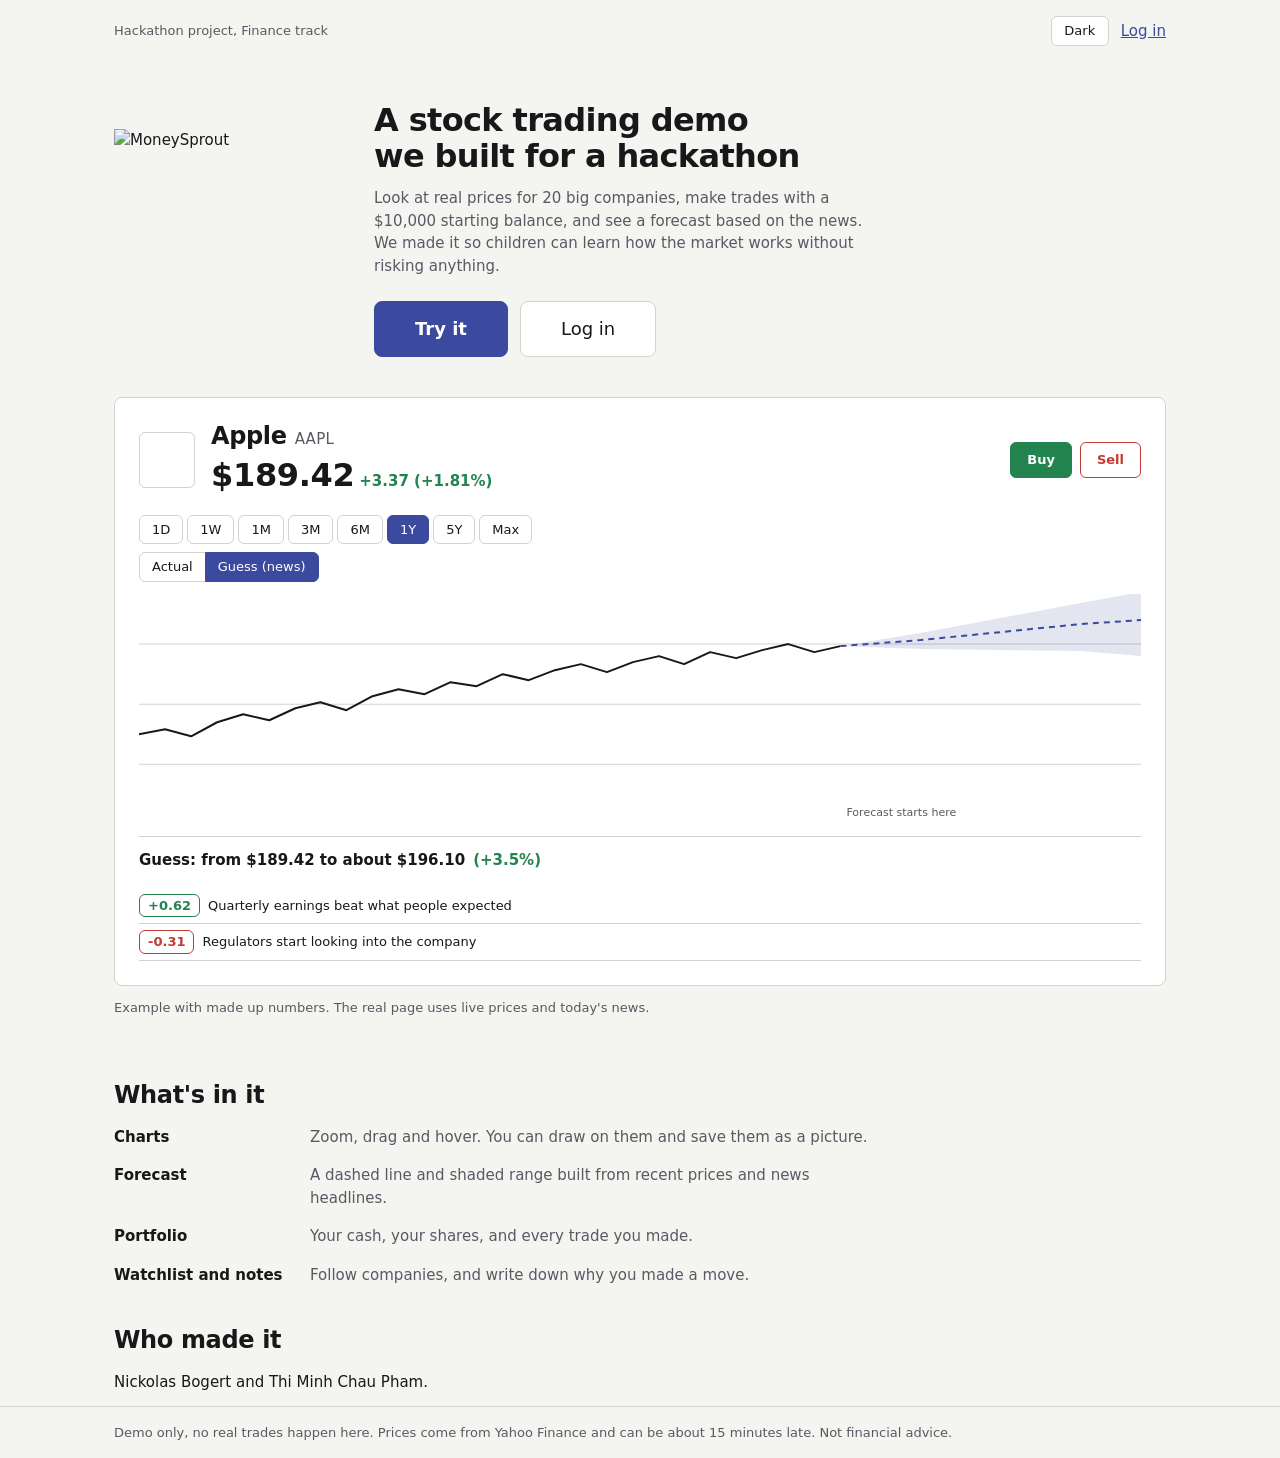
==== commit 41f724d4: "Lots of changes - Updated README to be less like the one pager, added logo, tidied up comments, made" ====
--- a/frontend/index.html
+++ b/frontend/index.html
@@ -3,13 +3,14 @@
 <head>
   <meta charset="UTF-8">
   <meta name="viewport" content="width=device-width, initial-scale=1">
-  <title>MoneySprout - Try the stock market with pretend money</title>
-  <script src="js/theme.js?v=13"></script>
-  <link rel="stylesheet" href="css/style.css?v=13">
+  <title>MoneySprout</title>
+  <link rel="icon" type="image/png" href="/assets/moneysprout-icon.png">
+  <script src="js/theme.js?v=14"></script>
+  <link rel="stylesheet" href="css/style.css?v=14">
 </head>
 <body>
   <div class="pub-nav">
-    <a class="brand" href="/">Money<span>Sprout</span></a>
+    <span class="muted small">Hackathon project, Finance track</span>
     <div class="right-side">
       <span id="themeSlot"></span>
       <a href="login">Log in</a>
@@ -17,11 +18,16 @@
   </div>
 
   <div class="hero">
-    <div class="hero-copy">
-      <h1>Try trading real stocks with $10,000 of pretend money</h1>
-      <p class="lead">Check out live price charts for 20 companies you have probably heard of, peek at a forecast based on the news, and buy and sell with fake cash. Nothing you do here can cost you real money.</p>
-      <div class="actions">
-        <a class="btn lg" href="signup">Start with $10,000</a>
+    <div class="hero-top">
+      <img class="hero-logo logo-light" src="/assets/moneysprout.png" width="632" height="575" alt="MoneySprout">
+      <img class="hero-logo logo-dark" src="/assets/moneysprout-dark.png" width="632" height="575" alt="MoneySprout">
+      <div class="hero-copy">
+        <h1>A stock trading demo we built for a hackathon</h1>
+        <p class="lead">Look at real prices for 20 big companies, make trades with a $10,000 starting balance, and see a forecast based on the news. We made it so children can learn how the market works without risking anything.</p>
+        <div class="actions">
+          <a class="btn lg" href="signup">Try it</a>
+          <a class="btn lg light" href="login">Log in</a>
+        </div>
       </div>
     </div>
 
@@ -63,39 +69,27 @@
           </ul>
         </div>
       </div>
-      <p class="muted small preview-note">Just an example with made up numbers. The real page uses live prices and today's news.</p>
+      <p class="muted small preview-note">Example with made up numbers. The real page uses live prices and today's news.</p>
     </div>
   </div>
 
   <div class="section">
-    <h2>Look at a chart, make a move, remember why</h2>
+    <h2>What's in it</h2>
     <ul class="plain-list">
-      <li><b>Charts</b><span>Zoom in, drag around and hover over the prices, from just today all the way back. You can save any chart as a picture too.</span></li>
-      <li><b>Drawing</b><span>Doodle on the chart with lines, arrows, boxes, circles and text. They stay right where you drew them.</span></li>
-      <li><b>Portfolio</b><span>See your cash, what you own, how you are doing, and every practice trade you have made.</span></li>
-      <li><b>Watchlist</b><span>Keep an eye on companies you like without buying a thing.</span></li>
-      <li><b>Notes</b><span>Jot down why you made a move, then come back later and see if you were right.</span></li>
+      <li><b>Charts</b><span>Zoom, drag and hover. You can draw on them and save them as a picture.</span></li>
+      <li><b>Forecast</b><span>A dashed line and shaded range built from recent prices and news headlines.</span></li>
+      <li><b>Portfolio</b><span>Your cash, your shares, and every trade you made.</span></li>
+      <li><b>Watchlist and notes</b><span>Follow companies, and write down why you made a move.</span></li>
     </ul>
   </div>
 
-  <div class="section">
-    <div class="safety">
-      <h2>Under 18? A parent says okay first</h2>
-      <ul>
-        <li>You add a parent or guardian when you sign up.</li>
-        <li>The prices are real, just up to about 15 minutes behind.</li>
-        <li>Nothing here is financial advice, it is just for learning.</li>
-      </ul>
-    </div>
+  <div class="section team">
+    <h2>Who made it</h2>
+    <p>Nickolas Bogert and Thi Minh Chau Pham.</p>
   </div>
 
-  <div class="cta">
-    <h2>Your $10,000 is waiting for you</h2>
-    <a class="btn lg" href="signup">Start with $10,000</a>
-  </div>
+  <div class="footer">Demo only, no real trades happen here. Prices come from Yahoo Finance and can be about 15 minutes late. Not financial advice.</div>
 
-  <div class="footer">Just for learning. Prices come from Yahoo Finance and may be a bit late. No real trades happen here.</div>
-
-  <script src="js/index.js?v=13"></script>
+  <script src="js/index.js?v=14"></script>
 </body>
 </html>
--- a/frontend/css/style.css
+++ b/frontend/css/style.css
@@ -1,4 +1,4 @@
-/* fonts live in /fonts so the strict CSP still allows them */
+/* fonts are local because of the csp */
 @font-face {
   font-family: "Inter Variable";
   font-style: normal;
@@ -45,7 +45,7 @@
   --on-up: #ffffff;
   --on-down: #ffffff;
 
-  /* design system: everything below uses these, nothing is a one-off number */
+  /* spacing and sizes, reuse these */
   --s-1: 4px;
   --s-2: 8px;
   --s-3: 12px;
@@ -128,7 +128,7 @@
 .right { text-align: right; }
 .nowrap { white-space: nowrap; }
 .mono { font-family: var(--mono); font-size: 0.9em; }
-/* tickers are plain sans, mono is only for code */
+/* mono is only for code */
 .ticker { color: var(--muted); font-size: var(--t-md); font-weight: 500; letter-spacing: 0.02em; }
 
 /* buttons */
@@ -189,7 +189,7 @@
 .checkrow input { width: auto; margin-top: 4px; }
 .checkrow label { margin: 0; font-weight: 400; }
 
-/* cards. inner radius = outer radius minus the padding, never below 0 */
+/* cards, inner radius = outer minus padding */
 .card {
   --pad: var(--s-4);
   background: var(--card);
@@ -207,7 +207,7 @@
 .grid.four { grid-template-columns: repeat(4, 1fr); }
 .grid > .card + .card { margin-top: 0; }
 
-/* page sections, spacing does the grouping instead of boxes */
+/* page sections */
 .block-gap { margin-top: var(--s-6); }
 
 .stat .label { font-size: var(--t-sm); color: var(--muted); }
@@ -215,7 +215,7 @@
 .stat .sub { font-size: var(--t-sm); }
 .stat .desc { font-size: var(--t-sm); color: var(--muted); margin-top: 6px; }
 
-/* top summary row, the first number is the main one */
+/* summary row */
 .summary { display: grid; grid-template-columns: 2fr 1fr 1fr 1fr; gap: var(--s-4); align-items: stretch; }
 .summary .stat { padding: var(--s-4); border: 1px solid var(--line); border-radius: var(--r-outer); background: var(--card); }
 .summary .stat.main { border: none; background: none; padding: 0 var(--s-4) 0 0; align-self: end; }
@@ -273,6 +273,8 @@
   letter-spacing: -0.02em;
 }
 .brand span { color: var(--accent); }
+.brand { display: inline-flex; align-items: center; }
+.brand-icon { height: 26px; width: auto; display: block; margin-right: var(--s-2); }
 .nav { display: flex; gap: var(--s-1); flex-wrap: wrap; }
 .nav a {
   padding: var(--s-1) var(--s-2);
@@ -347,7 +349,7 @@
   flex-shrink: 0;
 }
 .logo.big { width: 64px; height: 48px; font-size: var(--t-sm); }
-/* real logos sit in a white square so dark logos still show in dark mode */
+/* logos sit on white so dark ones show in dark mode */
 .logo.img { width: 36px; height: 36px; background: #fff; padding: 5px; overflow: hidden; }
 .logo.img.big { width: 56px; height: 56px; padding: 8px; }
 .logo img { max-width: 100%; max-height: 100%; object-fit: contain; display: block; }
@@ -356,7 +358,7 @@
 .stock-card { text-decoration: none; color: inherit; display: block; }
 .stock-card:hover { border-color: var(--accent); }
 
-/* stock page, the chart is the main thing so it gets the room */
+/* stock page */
 .stock-head { display: flex; flex-wrap: wrap; gap: var(--s-4); align-items: center; justify-content: space-between; margin-bottom: var(--s-5); }
 .stock-head .name { display: flex; gap: var(--s-4); align-items: center; }
 .price { font-size: var(--t-2xl); font-weight: 600; letter-spacing: -0.01em; }
@@ -397,7 +399,7 @@
 .tone { display: inline-block; min-width: 3.2em; text-align: center; border-radius: var(--r-ctl); padding: 1px 8px; font-size: var(--t-sm); font-weight: 600; border: 1px solid var(--line); }
 .tone.pos { color: var(--up); border-color: var(--up); }
 .tone.neg { color: var(--down); border-color: var(--down); }
-/* the little ! on serious headlines, a small circle so it matches the text next to it */
+/* the ! on serious headlines */
 .tone.flag { min-width: 0; width: 1.7em; height: 1.7em; padding: 0; line-height: calc(1.7em - 2px); border-radius: 50%; flex: none; }
 .chart-box { position: relative; width: 100%; height: 540px; background: var(--card); }
 .chart-box canvas { width: 100%; height: 100%; display: block; touch-action: none; }
@@ -472,11 +474,18 @@
   display: grid; grid-template-columns: 1fr; gap: var(--s-6);
   max-width: 1100px; margin: 0 auto; padding: var(--s-6) var(--s-5) var(--s-5);
 }
-.hero-copy h1 { font-size: var(--t-3xl); line-height: 1.1; letter-spacing: -0.03em; margin-bottom: var(--s-4); max-width: 18ch; }
-.hero-copy p.lead { font-size: var(--t-lg); color: var(--muted); max-width: 46ch; }
+.hero-top { display: grid; grid-template-columns: 220px 1fr; gap: var(--s-6); align-items: center; }
+.hero-logo { width: 220px; height: auto; display: block; }
+.auth-logo { width: 96px; height: auto; display: block; }
+.logo-dark { display: none; }
+:root[data-theme="dark"] .logo-light { display: none; }
+:root[data-theme="dark"] .logo-dark { display: block; }
+.hero-copy .actions { display: flex; gap: var(--s-3); flex-wrap: wrap; }
+.hero-copy h1 { font-size: var(--t-2xl); line-height: 1.15; letter-spacing: -0.02em; margin-bottom: var(--s-3); max-width: 24ch; }
+.hero-copy p.lead { font-size: var(--t-md, 1rem); color: var(--muted); max-width: 54ch; }
 .hero-copy .actions { margin-top: var(--s-5); }
 
-/* the real stock page, drawn with the same classes, so the landing page shows the product */
+/* landing page preview */
 .preview { --pad: var(--s-5); padding: var(--pad); }
 .preview .stock-head { margin-bottom: var(--s-4); }
 .preview .chart-box { height: auto; }
@@ -497,11 +506,6 @@
 .plain-list li { display: grid; grid-template-columns: 180px 1fr; gap: var(--s-4); }
 .plain-list b { font-weight: 650; }
 .plain-list span { color: var(--muted); max-width: 60ch; }
-.safety { --pad: var(--s-5); border: 1px solid var(--line); border-radius: var(--r-outer); padding: var(--pad); background: var(--card); }
-.safety ul { margin: var(--s-2) 0 0; padding-left: 20px; }
-.safety li { margin-bottom: var(--s-1); }
-.cta { padding: var(--s-6) var(--s-5); max-width: 1100px; margin: 0 auto; }
-.cta h2 { font-size: var(--t-2xl); margin-bottom: var(--s-4); }
 .footer { border-top: 1px solid var(--line); padding: var(--s-4) max(var(--s-5), calc((100% - 1100px) / 2 + var(--s-5))); color: var(--muted); font-size: var(--t-sm); }
 
 .auth-wrap { max-width: 430px; margin: var(--s-5) auto; padding: 0 var(--s-4); }
@@ -533,7 +537,8 @@
   .nav a { white-space: nowrap; }
   .grid.two, .grid.three, .grid.four { grid-template-columns: 1fr; }
   .chart-box { height: 360px; }
-  .hero-copy h1 { font-size: var(--t-2xl); }
+  .hero-top { grid-template-columns: 1fr; gap: var(--s-4); justify-items: start; }
+  .hero-logo { width: 150px; }
   .summary .stat.main .value { font-size: var(--t-2xl); }
   .two-col, .checks { grid-template-columns: 1fr; }
   .pub-nav { padding: var(--s-3) var(--s-4); }
@@ -585,7 +590,7 @@
 .legend { display: flex; flex-wrap: wrap; gap: var(--s-1) var(--s-4); margin-top: var(--s-1); }
 .legend i { display: inline-block; width: 10px; height: 10px; border-radius: 2px; margin-right: 6px; vertical-align: -1px; border: 1px solid var(--line); }
 
-/* feedback, short and only where it tells you something happened */
+/* feedback */
 @keyframes rise { from { opacity: 0; transform: translateY(8px); } to { opacity: 1; transform: none; } }
 @keyframes fade { from { opacity: 0; } to { opacity: 1; } }
 @keyframes flash-up { from { background: color-mix(in srgb, var(--up) 28%, transparent); } to { background: transparent; } }
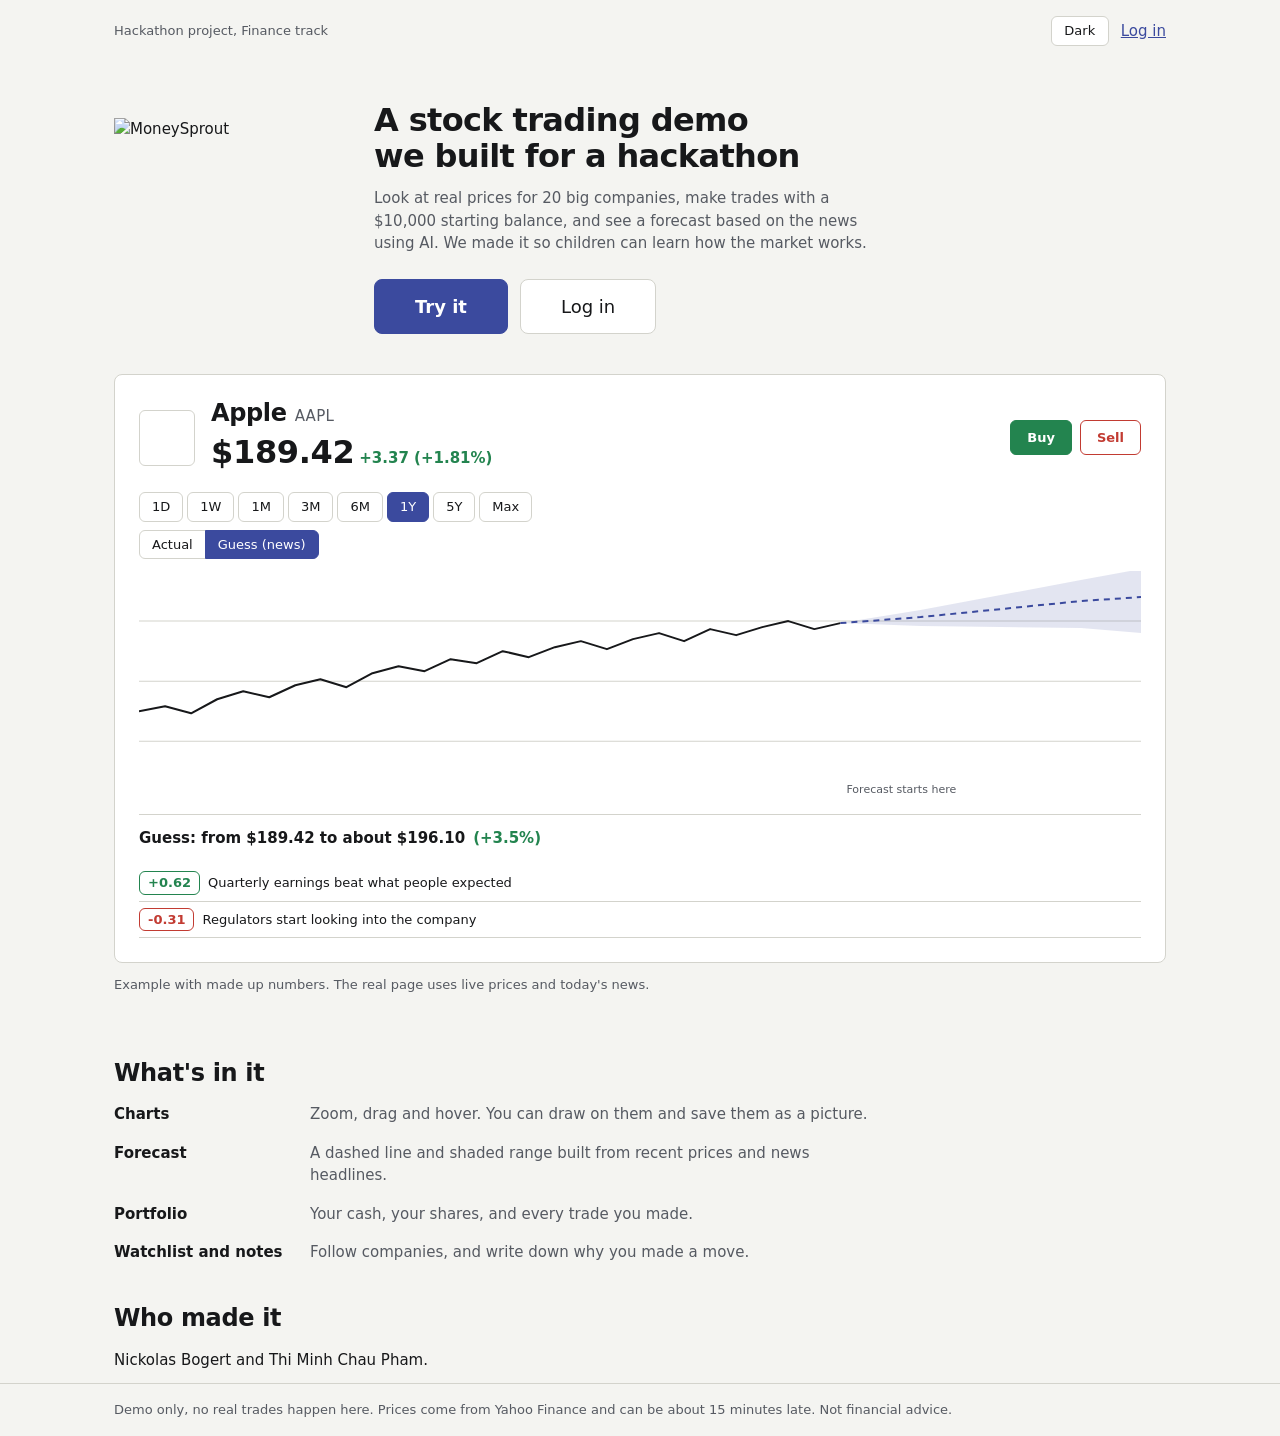
==== commit 667d8590: "Final touch ups - fixed wording, added training script (just incase), and updated the dashboard slig" ====
--- a/frontend/index.html
+++ b/frontend/index.html
@@ -23,7 +23,7 @@
       <img class="hero-logo logo-dark" src="/assets/moneysprout-dark.png" width="632" height="575" alt="MoneySprout">
       <div class="hero-copy">
         <h1>A stock trading demo we built for a hackathon</h1>
-        <p class="lead">Look at real prices for 20 big companies, make trades with a $10,000 starting balance, and see a forecast based on the news. We made it so children can learn how the market works without risking anything.</p>
+        <p class="lead">Look at real prices for 20 big companies, make trades with a $10,000 starting balance, and see a forecast based on the news using AI. We made it so children can learn how the market works.</p>
         <div class="actions">
           <a class="btn lg" href="signup">Try it</a>
           <a class="btn lg light" href="login">Log in</a>
--- a/frontend/css/style.css
+++ b/frontend/css/style.css
@@ -438,6 +438,8 @@
 /* notes page */
 .notes-layout { display: grid; grid-template-columns: 320px minmax(0, 1fr); gap: var(--s-4); align-items: start; }
 .notes-layout > .card + .card { margin-top: 0; }
+/* stack the dropdowns so the full text fits */
+.notes-filters { display: grid; grid-template-columns: 1fr; gap: var(--s-3); margin-bottom: 12px; }
 .notes-side { position: sticky; top: var(--s-4); max-height: calc(100vh - 32px); overflow: auto; }
 .note-item { padding: var(--s-3); border-radius: var(--r-ctl); cursor: pointer; border: 1px solid transparent; border-bottom-color: var(--line); }
 .note-item:hover { background: var(--accent-light); }
